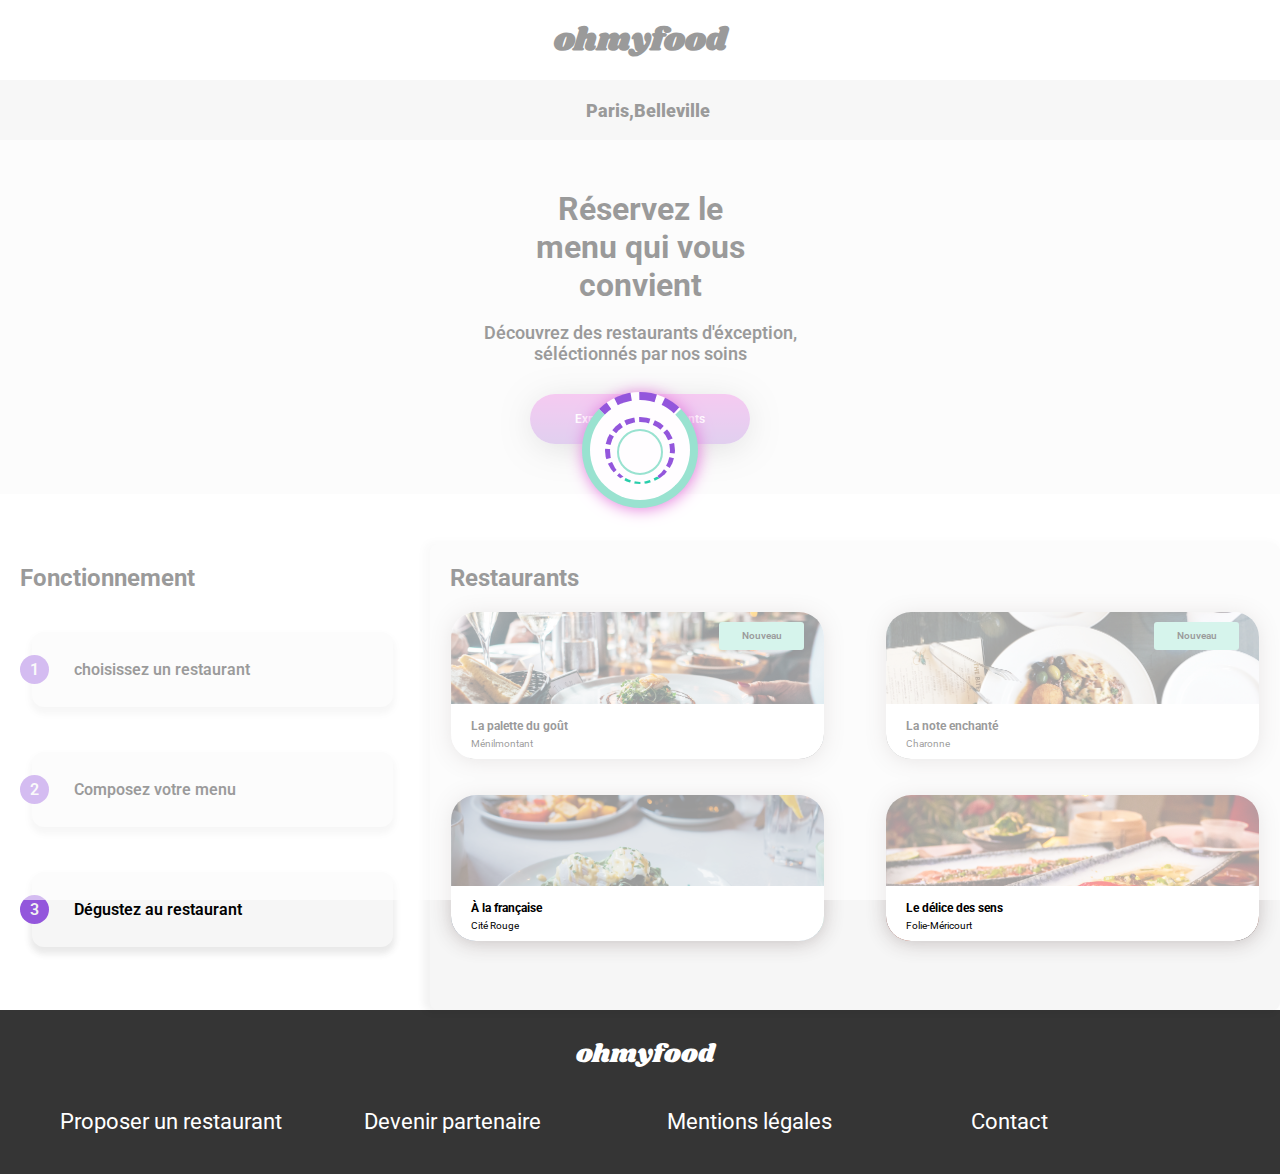
==== index.html @ 54504845 "premiere correction validateur html" ====
<!DOCTYPE html>
<html lang="fr">
  <head>
    <meta charset="UTF-8" />
    <meta http-equiv="X-UA-Compatible" content="IE=edge" />
    <meta name="viewport" content="width=device-width, initial-scale=0.9" />
    <link rel="stylesheet" href="style.css" />
    <link rel="preconnect" href="https://fonts.googleapis.com">
<link rel="preconnect" href="https://fonts.gstatic.com" crossorigin>
<link href="https://fonts.googleapis.com/css2?family=Roboto&display=swap" rel="stylesheet">
    <link
      rel="stylesheet"
      media="screen and (min-width:960px) and  ( max-width: 1400px )"
      href="style.css"
    />
    <link rel="preconnect" href="https://fonts.googleapis.com" />
    <link
      rel="stylesheet"
      href="https://cdnjs.cloudflare.com/ajax/libs/font-awesome/5.15.3/css/all.min.css"
      integrity="sha512-iBBXm8fW90+nuLcSKlbmrPcLa0OT92xO1BIsZ+ywDWZCvqsWgccV3gFoRBv0z+8dLJgyAHIhR35VZc2oM/gI1w=="
      crossorigin="anonymous"
      referrerpolicy="no-referrer"
    />
    <link rel="preconnect" href="https://fonts.gstatic.com" crossorigin />
    <link
      href="https://fonts.googleapis.com/css2?family=Shrikhand&display=swap"
      rel="stylesheet"
    />
    <title>ohmyfood/Accueil</title>
  </head>
  <body>
    <div class="loader">
      
      <div class="monloader">
        
          <div class="circle-items circle-1">
            <div class="circle-items circle-2">
              <div class="circle-items circle-3">
                <i class="fas fa-utensils" id="loader-utensils"></i></div>
              </div>
            </div>
          </div>
        </div>
              
    </div>
    <header class="header">
      <div class="headlogo-P">
        <a href="index.html">
          <h1 class="head-logo-D">ohmyfood</h1>
        </a>
      </div>
    </header>
    <main class="main">
      <div class="location">
        <div class="icon-location">
          <i class="fas fa-map-marker-alt"></i>
          <p>Paris,Belleville</p>
        </div>
      </div>
      
    </main>
    <section class="intro">
        <div class="blocs-intro">
            <h1 class="title-intro">Réservez le menu qui vous convient</h1>
            <p class="text-intro">Découvrez des restaurants d'éxception,<br>séléctionnés par nos soins</br></p>
            <div class="btn-intro">
            <a href="#" ><p>Explorer nos restaurants</p></a>
            </div>
        </div>
      </section>
      <section class="process-restaurants">
    <section class="process">
        <h2>Fonctionnement</h2>
        <div class="process-bloc">
          <div class="process-bloc-resto">
            <div class="btn">1</div>
            <div class="btn-case">
              <div class="btn_icon"><i class="fas fa-mobile-alt"></i></div>
              <div class="btn_text">choisissez un restaurant</div>
            </div>
            
          </div>
          <div class="process-bloc-resto">
            <div class="btn">2</div>
            <div class="btn-case">
              <div class="btn_icon"><i class="fas fa-list"></i></div>
              <div class="btn_text">Composez votre menu</div>
            </div>
            
          </div>
          <div class="process-bloc-resto">
            <div class="btn">3</div>
            <div class="btn-case">
              <div class="btn_icon"><i class="fas fa-store"></i></div>
              <div class="btn_text">Dégustez au restaurant</div>
            </div>
            
          </div>
        </div>  
    </section>
    <section class="restaurants">
      <h2>Restaurants</h2>
      <div class="bloc-restaurant">
        <a class="items item1" href="P.gout.html">
          <div class="card-new">
            <p class="new">Nouveau</p>
          </div>
          <div class="text-case">
            <div class="text-case-text">
              <h3 class="case-text-title">La palette du goût</h3>
              <p class="text-food">Ménilmontant</p>
            </div>
            <div class="text-icon">
              <i class="far fa-heart"></i>
              <i class="fas fa-heart"></i>
              
            </div>
            
          </div>
        </a>
        
        <a class="items item2" href="note-enchanté.html">
          <div class="card-new">
            <p class="new">Nouveau</p>
          </div>
          <div class="text-case">
            <div class="text-case-text">
              <h3 class="case-text-title">La note enchanté<em></em></h3>
              <p class="text-food">Charonne</p>
            </div>
            <div class="text-icon">
              <i class="far fa-heart"></i>
              <i class="fas fa-heart"></i>
            </div>
          </div>
        </a>

        <a class="items item3" href="Francaise.html">
          <div class="card-new">
            <div class="card-new">
              <p></p>
            </div>
          </div>
          <div class="text-case">
            <div class="text-case-text">
              <h3 class="case-text-title">À la française<em></em></h3>
              <p class="text-food">Cité Rouge</p>
            </div>
            <div class="text-icon">
              <i class="far fa-heart"></i>
              <i class="fas fa-heart"></i>
            </div>
          </div>
        </a>

        <a class="items item4" href="d.sens.html">
          
          <div class="text-case">
            <div class="text-case-text">
              <h3 class="case-text-title">Le délice des sens<em></em></h3>
              <p class="text-food">Folie-Méricourt</p>
            </div>
            <div class="text-icon">
              <i class="far fa-heart"></i>
              <i class="fas fa-heart"></i>
            </div>
          </div>
        </a>
      </div>
        
      </div>
    </section>
  </section>
    <footer class="footer">
      <h3>ohmyfood</h3>
      <ul class="footer-list">
        <li class="footer_1"><a href="#">
          <div class="icon-text">
            <i class="fas fa-utensils"id="footer-utensils"></i>
            <h4 class="mentions">Proposer un restaurant</h4>
          </div>
        </a></li>
        <li class="footer_2"><a href="#">
          <div class="icon-text">
            <i class="fas fa-hands-helping"></i>
            <h4 class="mentions">Devenir partenaire</h4>
          </div>
        </a></li>
        <li class="footer_3" id="f-p"><a href="#"><p class="mentions">Mentions légales</p></a></li>
        <li class="footer_4" id="f-p"><a href="#"><p class="mentions">Contact</p></a></li>
      </ul>

    </footer>
  </body>
</html>
---- style.css ----
@charset "UTF-8";
.monloader {
  display: -webkit-box;
  display: -ms-flexbox;
  display: flex;
  -webkit-box-pack: center;
      -ms-flex-pack: center;
          justify-content: center;
  -webkit-box-align: center;
      -ms-flex-align: center;
          align-items: center;
  position: fixed;
  background: rgba(255, 255, 255, 0.603);
  top: 0;
  left: 0;
  width: 100%;
  height: 100vh;
  -webkit-animation: 2s 1 both masque;
          animation: 2s 1 both masque;
  -webkit-animation: 4s 1 both a-index;
          animation: 4s 1 both a-index;
}

.circle-items {
  display: -webkit-box;
  display: -ms-flexbox;
  display: flex;
  -ms-flex-line-pack: center;
      align-content: center;
  -webkit-box-pack: center;
      -ms-flex-pack: center;
          justify-content: center;
  -webkit-box-align: center;
      -ms-flex-align: center;
          align-items: center;
  border-radius: 100%;
  height: 180px;
  width: 180px;
  margin: 0;
  -webkit-animation: 1s both color-logo;
          animation: 1s both color-logo;
  background: #f6f6f600;
}

.circle-1 {
  height: 100px;
  width: 100px;
  background: #fffdff;
  border-top: 8px dashed #9356dc;
  border-right: 8px solid #99e2d0;
  border-bottom: 8px solid #99e2d0;
  border-left: 8px solid #99e2d0;
  -webkit-animation: 2s 1 both masque;
          animation: 2s 1 both masque;
  box-shadow: 1px 1px 16px 0px #e37adb;
  -webkit-box-shadow: 1px 1px 16px 0px #e37adb;
  -moz-box-shadow: 1px 1px 16px 0px #e37adb;
}

.circle-2 {
  height: 60%;
  width: 60%;
  border: 5px dashed #9356dc;
  -webkit-animation: 0.2s linear 9 both rotation-anim;
          animation: 0.2s linear 9 both rotation-anim;
  border-bottom: 2px dashed #06c59cdc;
}

.circle-3 {
  display: -webkit-box;
  display: -ms-flexbox;
  display: flex;
  height: 70%;
  width: 70%;
  border: 2px solid #99e2d0;
  font-size: 25px;
  color: #d8b30c;
  -webkit-animation: 2s 250 both rotation-anim-1;
          animation: 2s 250 both rotation-anim-1;
}

#loader-utensils {
  color: #9356dc;
  border-radius: 100%;
  -webkit-animation: 2s 1 both a-index;
          animation: 2s 1 both a-index;
}

@-webkit-keyframes couleurs {
  from {
    border-color: #99e2d0;
  }
  to {
    border-color: #9356dc;
  }
}

@keyframes couleurs {
  from {
    border-color: #99e2d0;
  }
  to {
    border-color: #9356dc;
  }
}

@-webkit-keyframes masque {
  0% {
    opacity: 0.9;
  }
  80% {
    opacity: 0.9;
  }
  100% {
    opacity: 0;
  }
}

@keyframes masque {
  0% {
    opacity: 0.9;
  }
  80% {
    opacity: 0.9;
  }
  100% {
    opacity: 0;
  }
}

@-webkit-keyframes rotation-anim-1 {
  from {
    -webkit-transform: rotate(0deg);
            transform: rotate(0deg);
  }
  to {
    -webkit-transform: rotate(360deg);
            transform: rotate(360deg);
  }
}

@keyframes rotation-anim-1 {
  from {
    -webkit-transform: rotate(0deg);
            transform: rotate(0deg);
  }
  to {
    -webkit-transform: rotate(360deg);
            transform: rotate(360deg);
  }
}

@-webkit-keyframes rotation-anim-2 {
  from {
    -webkit-transform: rotate(0deg);
            transform: rotate(0deg);
  }
  to {
    -webkit-transform: rotate(-360deg);
            transform: rotate(-360deg);
  }
}

@keyframes rotation-anim-2 {
  from {
    -webkit-transform: rotate(0deg);
            transform: rotate(0deg);
  }
  to {
    -webkit-transform: rotate(-360deg);
            transform: rotate(-360deg);
  }
}

@-webkit-keyframes ustensils {
  from {
    font-size: 0px;
  }
  to {
    font-size: 130px;
  }
}

@keyframes ustensils {
  from {
    font-size: 0px;
  }
  to {
    font-size: 130px;
  }
}

@-webkit-keyframes color-logo {
  from {
    color: #99e2d0;
  }
  to {
    color: #bf85d9;
  }
}

@keyframes color-logo {
  from {
    color: #99e2d0;
  }
  to {
    color: #bf85d9;
  }
}

@-webkit-keyframes a-index {
  from {
    z-index: 1;
  }
  to {
    z-index: -1;
  }
}

@keyframes a-index {
  from {
    z-index: 1;
  }
  to {
    z-index: -1;
  }
}

* a {
  text-decoration: none;
  color: initial;
}

a:hover {
  cursor: pointer;
}

ul.footer {
  list-style-type: none;
}

/***mixins***/
/***mixins***/
body {
  margin: 0;
  padding: 0;
  width: 100%;
  font-family: "roboto", sans-serif;
  font-weight: 600;
}

.header {
  display: -webkit-box;
  display: -ms-flexbox;
  display: flex;
  -webkit-box-pack: center;
      -ms-flex-pack: center;
          justify-content: center;
  -webkit-box-align: center;
      -ms-flex-align: center;
          align-items: center;
  width: 100%;
  height: 80px;
  font-family: "Shrikhand", cursive;
  width: 100%;
  -webkit-box-shadow: 0px 0px 20px 8px 20px #d3d3d3;
          box-shadow: 0px 0px 20px 8px 20px #d3d3d3;
}

.head-logo-P {
  display: -webkit-box;
  display: -ms-flexbox;
  display: flex;
  -webkit-box-pack: center;
      -ms-flex-pack: center;
          justify-content: center;
  -webkit-box-align: center;
      -ms-flex-align: center;
          align-items: center;
  width: 100%;
  width: 100%;
  height: 100%;
}

.head-logo-P .head-logo-D {
  font-family: "roboto", sans-serif;
  margin: 0;
  list-style: none;
  font-size: 18px;
}

.main {
  display: -webkit-box;
  display: -ms-flexbox;
  display: flex;
  -webkit-box-pack: center;
      -ms-flex-pack: center;
          justify-content: center;
  -webkit-box-align: center;
      -ms-flex-align: center;
          align-items: center;
  width: 100%;
  font-size: 18px;
}

.location {
  display: -webkit-box;
  display: -ms-flexbox;
  display: flex;
  -webkit-box-pack: center;
      -ms-flex-pack: center;
          justify-content: center;
  -webkit-box-align: center;
      -ms-flex-align: center;
          align-items: center;
  width: 100%;
}

.location .icon-location {
  display: -webkit-box;
  display: -ms-flexbox;
  display: flex;
  -webkit-box-pack: center;
      -ms-flex-pack: center;
          justify-content: center;
  -webkit-box-align: center;
      -ms-flex-align: center;
          align-items: center;
  width: 100%;
  font-weight: 900;
  height: 60px;
  background: #eaeaea;
  width: 100%;
}

.location p {
  margin-left: 15px;
}

.blocs-intro {
  display: -webkit-box;
  display: -ms-flexbox;
  display: flex;
  -webkit-box-pack: center;
      -ms-flex-pack: center;
          justify-content: center;
  -webkit-box-align: center;
      -ms-flex-align: center;
          align-items: center;
  width: 100%;
  -webkit-box-orient: vertical;
  -webkit-box-direction: normal;
      -ms-flex-direction: column;
          flex-direction: column;
  width: 100%;
  padding: 50px 0;
  background: #f6f6f6;
}

.blocs-intro .title-intro {
  text-align: center;
  max-width: 250px;
  margin: 0;
}

.blocs-intro .text-intro {
  text-align: center;
  font-size: 18px;
  margin-bottom: 30px;
}

.blocs-intro .btn-intro {
  display: -webkit-box;
  display: -ms-flexbox;
  display: flex;
  -webkit-box-pack: center;
      -ms-flex-pack: center;
          justify-content: center;
  -webkit-box-align: center;
      -ms-flex-align: center;
          align-items: center;
  width: 100%;
  background-image: -webkit-gradient(linear, left bottom, left top, from(#b387d6), color-stop(#bf85d9), color-stop(#cc81db), color-stop(#d97edc), to(#e779db));
  background-image: linear-gradient(to top, #b387d6, #bf85d9, #cc81db, #d97edc, #e779db);
  height: 50px;
  width: 220px;
  text-align: center;
  border-radius: 200px;
  font-size: 12px;
  margin: 0;
  -webkit-transition: 0.3s;
  transition: 0.3s;
  padding: 0;
  box-shadow: 0px 5px 36px -7px rgba(0, 0, 0, 0.41);
  -webkit-box-shadow: 0px 5px 36px -7px rgba(0, 0, 0, 0.41);
  -moz-box-shadow: 0px 5px 36px -7px rgba(0, 0, 0, 0.41);
}

.blocs-intro .btn-intro p {
  text-align: center;
  padding: 0;
  list-style: none;
  border-radius: 200px;
  color: white;
}

.btn-intro:hover {
  box-shadow: 0px 0px 4px 4px #e17bdc88;
  -webkit-box-shadow: 0px 0px 4px 4px #e17bdc88;
  -moz-box-shadow: 0px 0px 4px 4px #e17bdc88;
  -webkit-transform: scale(1.05);
          transform: scale(1.05);
}

/******process******/
.section.process {
  padding-bottom: 50px;
}

section.process h2 {
  margin-left: 20px;
}

.process-bloc {
  display: -webkit-box;
  display: -ms-flexbox;
  display: flex;
  -webkit-box-pack: center;
      -ms-flex-pack: center;
          justify-content: center;
  -webkit-box-align: center;
      -ms-flex-align: center;
          align-items: center;
  width: 100%;
  -webkit-box-orient: vertical;
  -webkit-box-direction: normal;
      -ms-flex-direction: column;
          flex-direction: column;
  margin-bottom: 20px;
}

.process-bloc-resto {
  display: -webkit-box;
  display: -ms-flexbox;
  display: flex;
  -ms-flex-wrap: nowrap;
      flex-wrap: nowrap;
  -webkit-box-align: center;
      -ms-flex-align: center;
          align-items: center;
  margin: 10px 20px;
  background: #f6f6f6;
  height: 75px;
  width: 85%;
  border-radius: 12px;
  -webkit-box-shadow: 0 5px 6px 2px #3a38381c;
          box-shadow: 0 5px 6px 2px #3a38381c;
  -webkit-transition: 0.9s;
  transition: 0.9s;
}

.process-bloc-resto .btn {
  background: #9356dc;
  padding: 5px 10px;
  border-radius: 50px;
  margin-left: -12px;
  color: #f2f2f2;
}

.process-bloc-resto .btn-case {
  display: -webkit-box;
  display: -ms-flexbox;
  display: flex;
  width: 250px;
  margin: 0 15px;
  -ms-flex-pack: distribute;
      justify-content: space-around;
}

.process-bloc-resto .btn_text {
  font-weight: 600;
  width: 100%;
  margin-left: 10px;
}

.process-bloc-resto:hover {
  cursor: pointer;
  background: #f5edff;
  -webkit-transform: scale(1.1);
          transform: scale(1.1);
  -webkit-transition: 0.31s;
  transition: 0.31s;
  color: #9356dc;
  box-shadow: 0px 0px 3px 2px #9256dc4b;
  -webkit-box-shadow: 0px 0px 3px 2px #9256dc4b;
  -moz-box-shadow: 0px 0px 3px 2px #9256dc4b;
}

.process-bloc-resto:hover .btn_text {
  color: black;
}

/****restaurants****/
.restaurants {
  background: #f6f6f6;
  margin-top: 50px;
  width: 100%;
  border-radius: 0.5rem;
  box-shadow: -4px 0px 7px 3px rgba(0, 0, 0, 0.05);
  -webkit-box-shadow: -4px 0px 7px 3px rgba(0, 0, 0, 0.05);
  -moz-box-shadow: -4px 0px 7px 3px rgba(0, 0, 0, 0.05);
}

.restaurants h2 {
  margin-left: 20px;
}

.bloc-restaurant {
  display: -ms-grid;
  display: grid;
  -ms-grid-rows: 1fr 1fr 1fr 1fr;
      grid-template-rows: 1fr 1fr 1fr 1fr;
  grid-gap: 20px;
  width: 100%;
  justify-items: center;
  height: 100%;
}

.bloc-restaurants.a {
  border-radius: 25px;
}

.items {
  width: 90%;
  height: 90%;
  display: -ms-grid;
  display: grid;
  font-size: 10px;
  -ms-grid-columns: 1fr;
      grid-template-columns: 1fr;
  -ms-grid-rows: 0.25fr 1fr 0.25fr;
      grid-template-rows: 0.25fr 1fr 0.25fr;
  border-radius: 25px;
  margin: 0;
  -webkit-box-shadow: 0px 2px 19px 0px rgba(194, 188, 188, 0.92);
          box-shadow: 0px 2px 19px 0px rgba(194, 188, 188, 0.92);
}

.items:hover {
  -webkit-transform: scale(1.02);
          transform: scale(1.02);
  -webkit-transition: 0.22s;
  transition: 0.22s;
  box-shadow: 0px 0px 3px 3px #e17bdc88;
  -webkit-box-shadow: 0px 0px 3px 3px #e17bdc88;
  -moz-box-shadow: 0px 0px 3px 3px #e17bdc88;
}

.card-new {
  display: -webkit-box;
  display: -ms-flexbox;
  display: flex;
  -webkit-box-pack: end;
      -ms-flex-pack: end;
          justify-content: flex-end;
  padding: 0 10px;
  margin: 0 10px;
  -webkit-box-align: center;
      -ms-flex-align: center;
          align-items: center;
  height: 100%;
}

.card-new .new {
  display: -webkit-box;
  display: -ms-flexbox;
  display: flex;
  -webkit-box-pack: center;
      -ms-flex-pack: center;
          justify-content: center;
  -webkit-box-align: center;
      -ms-flex-align: center;
          align-items: center;
  width: 100%;
  background: #99e2d0;
  height: 28px;
  width: 85px;
  border-radius: 3px;
}

.text-case {
  display: -webkit-box;
  display: -ms-flexbox;
  display: flex;
  -webkit-box-pack: justify;
      -ms-flex-pack: justify;
          justify-content: space-between;
  -webkit-box-align: center;
      -ms-flex-align: center;
          align-items: center;
  -ms-grid-row: 4;
  grid-row: 4;
  background: white;
  border-radius: 0 0 25px 25px;
  padding: 0 20px;
}

.text-case .case-text-title {
  margin: 15px 0 0 0;
}

.text-case .text-food {
  margin: 5px 0 10px 0;
}

#icon {
  display: none;
}

.text-icon {
  display: -webkit-box;
  display: -ms-flexbox;
  display: flex;
  font-size: 30px;
  height: 30px;
  width: 30px;
}

.text-icon .far {
  height: 35px;
  width: 35px;
  -webkit-transition: 0.9s;
  transition: 0.9s;
  opacity: 1;
}

.text-icon .fas {
  opacity: 0;
  background-clip: text;
  -webkit-background-clip: text;
  -webkit-text-fill-color: transparent;
  -webkit-transition: 1.9s;
  transition: 1.9s;
}

.item1 {
  background: url(src/img-resto/LaPaletteDuGout.jpg) center;
  background-size: cover;
  border-radius: 25px;
  -o-object-fit: cover;
     object-fit: cover;
}

.item2 {
  background: url(src/img-resto/LaNoteEnchantée.jpg) center;
  background-size: cover;
}

.item3 {
  background: url(src/img-resto/ALaFrancaise.jpg) center;
  background-size: cover;
}

.item4 {
  background: url(src/img-resto/LeDeliceDesSens.jpg) center;
  background-size: cover;
}

.text-icon:hover .far {
  display: none;
  opacity: 0;
  -webkit-transition: 1.9s;
  transition: 1.9s;
}

.text-icon:hover .fas {
  opacity: 1;
  -webkit-transition: 1.9s;
  transition: 1.9s;
  background-image: -webkit-gradient(linear, left bottom, left top, from(#b387d6), color-stop(#bf85d9), color-stop(#cc81db), color-stop(#d97edc), to(#e779db));
  background-image: linear-gradient(to top, #b387d6, #bf85d9, #cc81db, #d97edc, #e779db);
}

footer {
  display: -webkit-box;
  display: -ms-flexbox;
  display: flex;
  -webkit-box-orient: vertical;
  -webkit-box-direction: normal;
      -ms-flex-direction: column;
          flex-direction: column;
  width: 100%;
  background: #353535;
  color: white;
  font-size: 22px;
}

footer h3 {
  margin-left: 10px;
  font-family: "Shrikhand", cursive;
  font-weight: 500;
}

.footer-list {
  display: -webkit-box;
  display: -ms-flexbox;
  display: flex;
  -webkit-box-orient: vertical;
  -webkit-box-direction: normal;
      -ms-flex-direction: column;
          flex-direction: column;
  width: 97%;
  padding: 0;
  -webkit-box-align: end;
      -ms-flex-align: end;
          align-items: flex-end;
  margin: 0 0 30px 10px;
}

.footer-list .footer_1,
.footer-list .footer_2,
.footer-list .footer_3,
.footer-list .footer_4 {
  width: 100%;
  margin: 10px 0;
  text-decoration: none;
  list-style-type: none;
}

.mentions {
  width: 100%;
}

.mentions:hover {
  -webkit-text-decoration: underline 2px white;
          text-decoration: underline 2px white;
}

.icon-text {
  display: -webkit-box;
  display: -ms-flexbox;
  display: flex;
  width: 80%;
  -webkit-box-align: center;
      -ms-flex-align: center;
          align-items: center;
  color: white;
  margin: 0 0 0 10px;
}

.icon-text .fa-utensils {
  color: white;
}

.icon-text h4 {
  margin: 0 10px 0 10px;
}

.mentions {
  color: white;
  margin: 0 0 0 10px;
  width: 100%;
}

/******pages-restaurants******/
.R-header {
  width: auto;
}

.R-header .R-icon-text {
  width: 100%;
  display: -ms-grid;
  display: grid;
  -ms-grid-columns: 0.5fr 3fr 0.5fr;
      grid-template-columns: 0.5fr 3fr 0.5fr;
  -webkit-box-align: center;
      -ms-flex-align: center;
          align-items: center;
  justify-items: center;
}

.R-header .head-logo-D {
  font-family: "Shrikhand", cursive;
  margin: 8px 0;
}

.card-menu {
  width: 100%;
  display: -ms-grid;
  display: grid;
  height: 60%;
  -ms-grid-columns: 1fr;
      grid-template-columns: 1fr;
  -ms-grid-rows: 1fr 1fr 1fr 1fr 0.5fr;
      grid-template-rows: 1fr 1fr 1fr 1fr 0.5fr;
  background: #f6f6f6;
}

.card-img-text {
  display: -ms-grid;
  display: grid;
  -ms-grid-columns: 1fr;
      grid-template-columns: 1fr;
  -ms-grid-rows: 0.75fr 1fr 1fr 0.75fr;
      grid-template-rows: 0.75fr 1fr 1fr 0.75fr;
  width: 100%;
  height: 100%;
}

.card-text-case {
  display: -webkit-box;
  display: -ms-flexbox;
  display: flex;
  -ms-flex-pack: distribute;
      justify-content: space-around;
  -webkit-box-align: center;
      -ms-flex-align: center;
          align-items: center;
  font-family: "Shrikhand", cursive;
  -ms-grid-row: 4;
  grid-row: 4;
  background: #f6f6f6;
  font-size: 17px;
  letter-spacing: 1px;
  border-radius: 35px 35px 0 0;
  font-style: normal;
  margin: 0 5%;
  -webkit-transition: 0.5s;
  transition: 0.5s;
}

.card-text-case .card-title {
  margin: 25px 0;
}

.card-text-case .far,
.card-text-case .fas {
  font-size: 27px;
  -webkit-transition: 2.9s;
  transition: 2.9s;
}

.card-text-case .fas {
  display: none;
  opacity: 0;
}

.card-text-case #icones-heart:hover .far {
  opacity: 0;
  display: none;
}

.card-text-case #icones-heart:hover .fas {
  display: block;
  opacity: 1;
  -webkit-transition: 3.5s;
  transition: 3.5s;
  background-image: -webkit-gradient(linear, left bottom, left top, from(#b387d6), color-stop(#bf85d9), color-stop(#cc81db), color-stop(#d97edc), to(#e779db));
  background-image: linear-gradient(to top, #b387d6, #bf85d9, #cc81db, #d97edc, #e779db);
  background-clip: text;
  -webkit-background-clip: text;
  -webkit-text-fill-color: transparent;
}

.sections-menu {
  display: -webkit-box;
  display: -ms-flexbox;
  display: flex;
  -webkit-box-orient: vertical;
  -webkit-box-direction: normal;
      -ms-flex-direction: column;
          flex-direction: column;
  -webkit-box-pack: space-evenly;
      -ms-flex-pack: space-evenly;
          justify-content: space-evenly;
  -webkit-box-align: center;
      -ms-flex-align: center;
          align-items: center;
  width: auto;
  margin: 0 10px;
  row-gap: 8px;
}

.sections-menu .title-underline {
  display: -webkit-box;
  display: -ms-flexbox;
  display: flex;
  -webkit-box-orient: vertical;
  -webkit-box-direction: normal;
      -ms-flex-direction: column;
          flex-direction: column;
  width: 81%;
  font-size: 17px;
  font-weight: 400;
  margin: 0;
}

.sections-menu .title-underline .title-case {
  width: 60%;
}

.sections-menu .title-underline .entrees {
  margin: 10px 0 8px 10px;
  width: auto;
}

.sections-menu .title-underline .underline {
  height: 1px;
  background: #99e2d0;
  width: 50px;
  margin: 0 0 5px 10px;
}

.items-menu {
  width: 80%;
  -webkit-animation: opacity 1s both;
          animation: opacity 1s both;
}

.check-icon {
  display: -webkit-box;
  display: -ms-flexbox;
  display: flex;
  -webkit-box-align: center;
      -ms-flex-align: center;
          align-items: center;
  width: 70px;
  overflow: hidden;
  -webkit-box-pack: center;
      -ms-flex-pack: center;
          justify-content: center;
  height: 100%;
  font-size: 29px;
}

@-webkit-keyframes opacity {
  from {
    opacity: 0;
  }
  to {
    opacity: 1;
  }
}

@keyframes opacity {
  from {
    opacity: 0;
  }
  to {
    opacity: 1;
  }
}

.btn-text-case {
  display: -webkit-box;
  display: -ms-flexbox;
  display: flex;
  -webkit-box-pack: justify;
      -ms-flex-pack: justify;
          justify-content: space-between;
  -webkit-box-align: center;
      -ms-flex-align: center;
          align-items: center;
  background: white;
  border-radius: 15px 15px;
  padding: 0 20px;
  -webkit-box-shadow: 0px 10px 12px 5px rgba(220, 218, 218, 0.75);
          box-shadow: 0px 10px 12px 5px rgba(220, 218, 218, 0.75);
  height: 70px;
  padding: 0 0 0 20px;
  -webkit-transition: 0.3s;
  transition: 0.3s;
}

.btn-text-case .fa-check-circle {
  color: white;
}

.btn-text-case .name-menu {
  width: 170%;
  margin: 5px 0;
  font-size: 10px;
  overflow: hidden;
  text-overflow: ellipsis;
}

.btn-text-case .title-menu,
.btn-text-case .long-name {
  display: block;
  width: 80%;
  overflow: hidden;
  text-overflow: ellipsis;
  white-space: nowrap;
}

.btn-text-case .price-menu {
  display: -webkit-box;
  display: -ms-flexbox;
  display: flex;
  font-weight: 700;
  width: 100%;
  padding-right: 12px;
  -webkit-box-pack: end;
      -ms-flex-pack: end;
          justify-content: flex-end;
  padding-bottom: 15px;
}

.long-name,
.text-food,
.mentions {
  font-weight: 400;
}

.price-icon {
  display: -webkit-box;
  display: -ms-flexbox;
  display: flex;
  padding-left: 2px;
  -webkit-box-align: end;
      -ms-flex-align: end;
          align-items: flex-end;
  height: 100%;
}

.contain-icon {
  display: -webkit-box;
  display: -ms-flexbox;
  display: flex;
  -webkit-box-align: center;
      -ms-flex-align: center;
          align-items: center;
  -webkit-box-pack: center;
      -ms-flex-pack: center;
          justify-content: center;
  height: 100%;
  width: 0px;
  background: #99e2d0;
  border: hidden;
  border-radius: 0 16px 16px 0;
  overflow: hidden;
  -webkit-transition: 0.5s;
  transition: 0.5s;
  margin-left: 20px;
}

.btn-text-case:hover {
  -webkit-transform: scale(1.1);
          transform: scale(1.1);
  -webkit-transition: 0.31s;
  transition: 0.31s;
  box-shadow: 0px 0px 3px 1px #99e2d088;
  -webkit-box-shadow: 0px 0px 3px 1px #99e2d088;
  -moz-box-shadow: 0px 0px 3px 1px #99e2d088;
}

.btn-text-case:hover .btn_text {
  color: black;
}

.items-menu:hover .contain-icon {
  -webkit-animation: 0.3s 1 both widthlogo;
          animation: 0.3s 1 both widthlogo;
  padding: 0 20px;
}

.items-menu:hover .fa-check-circle {
  -webkit-animation: 0.3s 1 both rotation-logo;
          animation: 0.3s 1 both rotation-logo;
}

@-webkit-keyframes rotation-logo {
  0% {
    -webkit-transform: rotate(0);
            transform: rotate(0);
  }
  100% {
    -webkit-transform: rotate(360deg);
            transform: rotate(360deg);
  }
}

@keyframes rotation-logo {
  0% {
    -webkit-transform: rotate(0);
            transform: rotate(0);
  }
  100% {
    -webkit-transform: rotate(360deg);
            transform: rotate(360deg);
  }
}

@-webkit-keyframes widthlogo {
  from {
    width: 0;
  }
  to {
    width: 30px;
  }
}

@keyframes widthlogo {
  from {
    width: 0;
  }
  to {
    width: 30px;
  }
}

.search {
  display: -webkit-box;
  display: -ms-flexbox;
  display: flex;
  -webkit-box-pack: center;
      -ms-flex-pack: center;
          justify-content: center;
  -webkit-box-align: center;
      -ms-flex-align: center;
          align-items: center;
  width: 100%;
  max-height: 200px;
  -webkit-transition: 0.5s;
  transition: 0.5s;
}

.btn-search {
  -webkit-transition: 0.5s;
  transition: 0.5s;
  display: -webkit-box;
  display: -ms-flexbox;
  display: flex;
  -webkit-box-pack: center;
      -ms-flex-pack: center;
          justify-content: center;
  background: white;
  width: 200px;
  border-radius: 50px;
  -webkit-box-shadow: 0px 10px 12px 5px rgba(220, 218, 218, 0.75);
          box-shadow: 0px 10px 12px 5px rgba(220, 218, 218, 0.75);
  background-image: -webkit-gradient(linear, left bottom, left top, from(#b387d6), color-stop(#bf85d9), color-stop(#cc81db), color-stop(#d97edc), to(#e779db));
  background-image: linear-gradient(to top, #b387d6, #bf85d9, #cc81db, #d97edc, #e779db);
}

.btn-search p {
  color: white;
}

.item3 {
  background: url(src/img-resto/ALaFrancaise.jpg) center;
  background-size: cover;
}

.item4 {
  background: url(src/img-resto/LeDeliceDesSens.jpg) center;
  background-size: cover;
}

#francaise {
  background: url(src/img-resto/ALaFrancaise.jpg) center;
  background-size: cover;
}

#sens {
  background: url(src/img-resto/LeDeliceDesSens.jpg) center;
  background-size: cover;
}

#palettedugout {
  background: url(src/img-resto/LaPaletteDuGout.jpg) center;
  background-size: cover;
}

#note-E {
  background: url(src/img-resto/LaNoteEnchantée.jpg) center;
  background-size: cover;
}

.m-item1 {
  -webkit-animation-delay: 0.3s;
          animation-delay: 0.3s;
}

.m-item2 {
  -webkit-animation-delay: 0.5s;
          animation-delay: 0.5s;
}

.m-item3 {
  -webkit-animation-delay: 0.8s;
          animation-delay: 0.8s;
}

.m-item4 {
  -webkit-animation-delay: 1.1s;
          animation-delay: 1.1s;
}

.m-item5 {
  -webkit-animation-delay: 1.4s;
          animation-delay: 1.4s;
}

.m-item6 {
  -webkit-animation-delay: 1.8s;
          animation-delay: 1.8s;
}

.m-item7 {
  -webkit-animation-delay: 2.1s;
          animation-delay: 2.1s;
}

.m-item8 {
  -webkit-animation-delay: 2.4s;
          animation-delay: 2.4s;
}

.m-item9 {
  -webkit-animation-delay: 2.8s;
          animation-delay: 2.8s;
}

.m-item10 {
  -webkit-animation-delay: 3.1s;
          animation-delay: 3.1s;
}

.btn-search:hover {
  -webkit-transform: scale(1.2);
          transform: scale(1.2);
  box-shadow: 0px 0px 3px 3px #e17bdc88;
  -webkit-box-shadow: 0px 0px 3px 3px #e17bdc88;
  -moz-box-shadow: 0px 0px 3px 3px #e17bdc88;
}

/**medias-query**/
@media screen and (min-width: 1401px) {
  .process-restaurants {
    display: -webkit-box;
    display: -ms-flexbox;
    display: flex;
    width: 100%;
    height: 100%;
    -webkit-column-gap: 5px;
            column-gap: 5px;
    -webkit-box-align: start;
        -ms-flex-align: start;
            align-items: flex-start;
  }
  .process {
    display: -webkit-box;
    display: -ms-flexbox;
    display: flex;
    -webkit-box-orient: vertical;
    -webkit-box-direction: normal;
        -ms-flex-direction: column;
            flex-direction: column;
    width: 50%;
    margin-top: 50px;
    border-radius: 0 0.5rem 0.5rem 0;
    height: 100%;
  }
  .restaurants {
    display: -webkit-box;
    display: -ms-flexbox;
    display: flex;
    -webkit-box-orient: vertical;
    -webkit-box-direction: normal;
        -ms-flex-direction: column;
            flex-direction: column;
    grid-gap: 20px;
    width: 100%;
    justify-items: center;
    height: 100%;
  }
  .restaurants .bloc-restaurant {
    display: -webkit-box;
    display: -ms-flexbox;
    display: flex;
    width: 100%;
    height: 100%;
    -webkit-transition: 1.3s;
    transition: 1.3s;
  }
}

@media screen and (min-width: 960px) and (max-width: 1400px) {
  .title-underline {
    display: -webkit-box;
    display: -ms-flexbox;
    display: flex;
    -webkit-box-orient: vertical;
    -webkit-box-direction: normal;
        -ms-flex-direction: column;
            flex-direction: column;
    width: 95%;
    margin-top: 20px;
  }
  .card-text-case {
    -webkit-box-align: center;
        -ms-flex-align: center;
            align-items: center;
    -webkit-box-pack: justify;
        -ms-flex-pack: justify;
            justify-content: space-between;
    margin: 0 3%;
    -webkit-transition: 0.5s;
    transition: 0.5s;
    padding: 0 5%;
    border-radius: 250px 250px 0 0;
    letter-spacing: 2px;
    font-size: 17px;
  }
  .process {
    display: -webkit-box;
    display: -ms-flexbox;
    display: flex;
    -webkit-box-orient: vertical;
    -webkit-box-direction: normal;
        -ms-flex-direction: column;
            flex-direction: column;
    width: 50%;
    margin-top: 50px;
    border-radius: 0 0.5rem 0.5rem 0;
    height: 100%;
  }
  .process-bloc {
    display: -webkit-box;
    display: -ms-flexbox;
    display: flex;
    row-gap: 5px;
    width: 100%;
  }
  .process-bloc-resto {
    margin: 20px 10px;
  }
  .btn_text {
    width: auto;
  }
  .process-restaurants {
    display: -webkit-box;
    display: -ms-flexbox;
    display: flex;
    width: 100%;
    height: 100%;
    -webkit-column-gap: 5px;
            column-gap: 5px;
    -webkit-box-align: start;
        -ms-flex-align: start;
            align-items: flex-start;
  }
  .process-bloc-resto:hover {
    background: #f5edff;
    -webkit-transform: scale(1.0153);
            transform: scale(1.0153);
    -webkit-transition: 0.31s;
    transition: 0.31s;
    color: #9356dc;
    box-shadow: 0px 0px 3px 2px #9256dc4b;
    -webkit-box-shadow: 0px 0px 3px 2px #9256dc4b;
    -moz-box-shadow: 0px 0px 3px 2px #9256dc4b;
  }
  .process-bloc-resto:hover .btn_text {
    color: black;
  }
  .bloc-restaurant {
    display: -ms-grid;
    display: grid;
    -ms-grid-columns: 1fr 1fr;
        grid-template-columns: 1fr 1fr;
    -ms-grid-rows: 1fr 1fr 0.2fr;
        grid-template-rows: 1fr 1fr 0.2fr;
    width: 100%;
    height: 100%;
    -webkit-transition: 1.3s;
    transition: 1.3s;
  }
  .card-menu {
    display: -ms-grid;
    display: grid;
    -ms-grid-rows: 1fr;
        grid-template-rows: 1fr;
  }
  .card-img-text {
    -webkit-box-align: center;
        -ms-flex-align: center;
            align-items: center;
  }
  .sections-menu {
    display: -webkit-box;
    display: -ms-flexbox;
    display: flex;
    -webkit-box-orient: horizontal;
    -webkit-box-direction: normal;
        -ms-flex-direction: row;
            flex-direction: row;
    -ms-flex-wrap: wrap;
        flex-wrap: wrap;
    -ms-flex-line-pack: end;
        align-content: flex-end;
    -webkit-box-pack: justify;
        -ms-flex-pack: justify;
            justify-content: space-between;
    margin: 0 30px;
  }
  .items-menu {
    width: 30%;
  }
  .search {
    padding: 50px 0;
  }
  footer {
    -webkit-box-align: center;
        -ms-flex-align: center;
            align-items: center;
    font-size: 22px;
  }
  footer .h3 {
    margin: 30% 0;
  }
  footer .footer-list {
    width: 93%;
    display: -ms-grid;
    display: grid;
    -ms-grid-columns: 1fr 1fr 1fr 1fr;
        grid-template-columns: 1fr 1fr 1fr 1fr;
    -webkit-column-gap: 25px;
            column-gap: 25px;
    -webkit-box-orient: horizontal;
    -webkit-box-direction: normal;
        -ms-flex-direction: row;
            flex-direction: row;
    -ms-flex-wrap: nowrap;
        flex-wrap: nowrap;
    -webkit-box-align: center;
        -ms-flex-align: center;
            align-items: center;
  }
  footer .icon-text {
    width: auto;
    -webkit-box-orient: horizontal;
    -webkit-box-direction: normal;
        -ms-flex-direction: row;
            flex-direction: row;
    -ms-flex-wrap: nowrap;
        flex-wrap: nowrap;
    margin: 0;
  }
  li {
    display: -webkit-box;
    display: -ms-flexbox;
    display: flex;
    -ms-flex-wrap: nowrap;
        flex-wrap: nowrap;
    margin: 0;
    -webkit-box-orient: vertical;
    -webkit-box-direction: normal;
        -ms-flex-direction: column;
            flex-direction: column;
    -webkit-box-align: stretch;
        -ms-flex-align: stretch;
            align-items: stretch;
    width: auto;
  }
}
/*# sourceMappingURL=style.css.map */
---- style.css ----
@charset "UTF-8";
.monloader {
  display: -webkit-box;
  display: -ms-flexbox;
  display: flex;
  -webkit-box-pack: center;
      -ms-flex-pack: center;
          justify-content: center;
  -webkit-box-align: center;
      -ms-flex-align: center;
          align-items: center;
  position: fixed;
  background: rgba(255, 255, 255, 0.603);
  top: 0;
  left: 0;
  width: 100%;
  height: 100vh;
  -webkit-animation: 2s 1 both masque;
          animation: 2s 1 both masque;
  -webkit-animation: 4s 1 both a-index;
          animation: 4s 1 both a-index;
}

.circle-items {
  display: -webkit-box;
  display: -ms-flexbox;
  display: flex;
  -ms-flex-line-pack: center;
      align-content: center;
  -webkit-box-pack: center;
      -ms-flex-pack: center;
          justify-content: center;
  -webkit-box-align: center;
      -ms-flex-align: center;
          align-items: center;
  border-radius: 100%;
  height: 180px;
  width: 180px;
  margin: 0;
  -webkit-animation: 1s both color-logo;
          animation: 1s both color-logo;
  background: #f6f6f600;
}

.circle-1 {
  height: 100px;
  width: 100px;
  background: #fffdff;
  border-top: 8px dashed #9356dc;
  border-right: 8px solid #99e2d0;
  border-bottom: 8px solid #99e2d0;
  border-left: 8px solid #99e2d0;
  -webkit-animation: 2s 1 both masque;
          animation: 2s 1 both masque;
  box-shadow: 1px 1px 16px 0px #e37adb;
  -webkit-box-shadow: 1px 1px 16px 0px #e37adb;
  -moz-box-shadow: 1px 1px 16px 0px #e37adb;
}

.circle-2 {
  height: 60%;
  width: 60%;
  border: 5px dashed #9356dc;
  -webkit-animation: 0.2s linear 9 both rotation-anim;
          animation: 0.2s linear 9 both rotation-anim;
  border-bottom: 2px dashed #06c59cdc;
}

.circle-3 {
  display: -webkit-box;
  display: -ms-flexbox;
  display: flex;
  height: 70%;
  width: 70%;
  border: 2px solid #99e2d0;
  font-size: 25px;
  color: #d8b30c;
  -webkit-animation: 2s 250 both rotation-anim-1;
          animation: 2s 250 both rotation-anim-1;
}

#loader-utensils {
  color: #9356dc;
  border-radius: 100%;
  -webkit-animation: 2s 1 both a-index;
          animation: 2s 1 both a-index;
}

@-webkit-keyframes couleurs {
  from {
    border-color: #99e2d0;
  }
  to {
    border-color: #9356dc;
  }
}

@keyframes couleurs {
  from {
    border-color: #99e2d0;
  }
  to {
    border-color: #9356dc;
  }
}

@-webkit-keyframes masque {
  0% {
    opacity: 0.9;
  }
  80% {
    opacity: 0.9;
  }
  100% {
    opacity: 0;
  }
}

@keyframes masque {
  0% {
    opacity: 0.9;
  }
  80% {
    opacity: 0.9;
  }
  100% {
    opacity: 0;
  }
}

@-webkit-keyframes rotation-anim-1 {
  from {
    -webkit-transform: rotate(0deg);
            transform: rotate(0deg);
  }
  to {
    -webkit-transform: rotate(360deg);
            transform: rotate(360deg);
  }
}

@keyframes rotation-anim-1 {
  from {
    -webkit-transform: rotate(0deg);
            transform: rotate(0deg);
  }
  to {
    -webkit-transform: rotate(360deg);
            transform: rotate(360deg);
  }
}

@-webkit-keyframes rotation-anim-2 {
  from {
    -webkit-transform: rotate(0deg);
            transform: rotate(0deg);
  }
  to {
    -webkit-transform: rotate(-360deg);
            transform: rotate(-360deg);
  }
}

@keyframes rotation-anim-2 {
  from {
    -webkit-transform: rotate(0deg);
            transform: rotate(0deg);
  }
  to {
    -webkit-transform: rotate(-360deg);
            transform: rotate(-360deg);
  }
}

@-webkit-keyframes ustensils {
  from {
    font-size: 0px;
  }
  to {
    font-size: 130px;
  }
}

@keyframes ustensils {
  from {
    font-size: 0px;
  }
  to {
    font-size: 130px;
  }
}

@-webkit-keyframes color-logo {
  from {
    color: #99e2d0;
  }
  to {
    color: #bf85d9;
  }
}

@keyframes color-logo {
  from {
    color: #99e2d0;
  }
  to {
    color: #bf85d9;
  }
}

@-webkit-keyframes a-index {
  from {
    z-index: 1;
  }
  to {
    z-index: -1;
  }
}

@keyframes a-index {
  from {
    z-index: 1;
  }
  to {
    z-index: -1;
  }
}

* a {
  text-decoration: none;
  color: initial;
}

a:hover {
  cursor: pointer;
}

ul.footer {
  list-style-type: none;
}

/***mixins***/
/***mixins***/
body {
  margin: 0;
  padding: 0;
  width: 100%;
  font-family: "roboto", sans-serif;
  font-weight: 600;
}

.header {
  display: -webkit-box;
  display: -ms-flexbox;
  display: flex;
  -webkit-box-pack: center;
      -ms-flex-pack: center;
          justify-content: center;
  -webkit-box-align: center;
      -ms-flex-align: center;
          align-items: center;
  width: 100%;
  height: 80px;
  font-family: "Shrikhand", cursive;
  width: 100%;
  -webkit-box-shadow: 0px 0px 20px 8px 20px #d3d3d3;
          box-shadow: 0px 0px 20px 8px 20px #d3d3d3;
}

.head-logo-P {
  display: -webkit-box;
  display: -ms-flexbox;
  display: flex;
  -webkit-box-pack: center;
      -ms-flex-pack: center;
          justify-content: center;
  -webkit-box-align: center;
      -ms-flex-align: center;
          align-items: center;
  width: 100%;
  width: 100%;
  height: 100%;
}

.head-logo-P .head-logo-D {
  font-family: "roboto", sans-serif;
  margin: 0;
  list-style: none;
  font-size: 18px;
}

.main {
  display: -webkit-box;
  display: -ms-flexbox;
  display: flex;
  -webkit-box-pack: center;
      -ms-flex-pack: center;
          justify-content: center;
  -webkit-box-align: center;
      -ms-flex-align: center;
          align-items: center;
  width: 100%;
  font-size: 18px;
}

.location {
  display: -webkit-box;
  display: -ms-flexbox;
  display: flex;
  -webkit-box-pack: center;
      -ms-flex-pack: center;
          justify-content: center;
  -webkit-box-align: center;
      -ms-flex-align: center;
          align-items: center;
  width: 100%;
}

.location .icon-location {
  display: -webkit-box;
  display: -ms-flexbox;
  display: flex;
  -webkit-box-pack: center;
      -ms-flex-pack: center;
          justify-content: center;
  -webkit-box-align: center;
      -ms-flex-align: center;
          align-items: center;
  width: 100%;
  font-weight: 900;
  height: 60px;
  background: #eaeaea;
  width: 100%;
}

.location p {
  margin-left: 15px;
}

.blocs-intro {
  display: -webkit-box;
  display: -ms-flexbox;
  display: flex;
  -webkit-box-pack: center;
      -ms-flex-pack: center;
          justify-content: center;
  -webkit-box-align: center;
      -ms-flex-align: center;
          align-items: center;
  width: 100%;
  -webkit-box-orient: vertical;
  -webkit-box-direction: normal;
      -ms-flex-direction: column;
          flex-direction: column;
  width: 100%;
  padding: 50px 0;
  background: #f6f6f6;
}

.blocs-intro .title-intro {
  text-align: center;
  max-width: 250px;
  margin: 0;
}

.blocs-intro .text-intro {
  text-align: center;
  font-size: 18px;
  margin-bottom: 30px;
}

.blocs-intro .btn-intro {
  display: -webkit-box;
  display: -ms-flexbox;
  display: flex;
  -webkit-box-pack: center;
      -ms-flex-pack: center;
          justify-content: center;
  -webkit-box-align: center;
      -ms-flex-align: center;
          align-items: center;
  width: 100%;
  background-image: -webkit-gradient(linear, left bottom, left top, from(#b387d6), color-stop(#bf85d9), color-stop(#cc81db), color-stop(#d97edc), to(#e779db));
  background-image: linear-gradient(to top, #b387d6, #bf85d9, #cc81db, #d97edc, #e779db);
  height: 50px;
  width: 220px;
  text-align: center;
  border-radius: 200px;
  font-size: 12px;
  margin: 0;
  -webkit-transition: 0.3s;
  transition: 0.3s;
  padding: 0;
  box-shadow: 0px 5px 36px -7px rgba(0, 0, 0, 0.41);
  -webkit-box-shadow: 0px 5px 36px -7px rgba(0, 0, 0, 0.41);
  -moz-box-shadow: 0px 5px 36px -7px rgba(0, 0, 0, 0.41);
}

.blocs-intro .btn-intro p {
  text-align: center;
  padding: 0;
  list-style: none;
  border-radius: 200px;
  color: white;
}

.btn-intro:hover {
  box-shadow: 0px 0px 4px 4px #e17bdc88;
  -webkit-box-shadow: 0px 0px 4px 4px #e17bdc88;
  -moz-box-shadow: 0px 0px 4px 4px #e17bdc88;
  -webkit-transform: scale(1.05);
          transform: scale(1.05);
}

/******process******/
.section.process {
  padding-bottom: 50px;
}

section.process h2 {
  margin-left: 20px;
}

.process-bloc {
  display: -webkit-box;
  display: -ms-flexbox;
  display: flex;
  -webkit-box-pack: center;
      -ms-flex-pack: center;
          justify-content: center;
  -webkit-box-align: center;
      -ms-flex-align: center;
          align-items: center;
  width: 100%;
  -webkit-box-orient: vertical;
  -webkit-box-direction: normal;
      -ms-flex-direction: column;
          flex-direction: column;
  margin-bottom: 20px;
}

.process-bloc-resto {
  display: -webkit-box;
  display: -ms-flexbox;
  display: flex;
  -ms-flex-wrap: nowrap;
      flex-wrap: nowrap;
  -webkit-box-align: center;
      -ms-flex-align: center;
          align-items: center;
  margin: 10px 20px;
  background: #f6f6f6;
  height: 75px;
  width: 85%;
  border-radius: 12px;
  -webkit-box-shadow: 0 5px 6px 2px #3a38381c;
          box-shadow: 0 5px 6px 2px #3a38381c;
  -webkit-transition: 0.9s;
  transition: 0.9s;
}

.process-bloc-resto .btn {
  background: #9356dc;
  padding: 5px 10px;
  border-radius: 50px;
  margin-left: -12px;
  color: #f2f2f2;
}

.process-bloc-resto .btn-case {
  display: -webkit-box;
  display: -ms-flexbox;
  display: flex;
  width: 250px;
  margin: 0 15px;
  -ms-flex-pack: distribute;
      justify-content: space-around;
}

.process-bloc-resto .btn_text {
  font-weight: 600;
  width: 100%;
  margin-left: 10px;
}

.process-bloc-resto:hover {
  cursor: pointer;
  background: #f5edff;
  -webkit-transform: scale(1.1);
          transform: scale(1.1);
  -webkit-transition: 0.31s;
  transition: 0.31s;
  color: #9356dc;
  box-shadow: 0px 0px 3px 2px #9256dc4b;
  -webkit-box-shadow: 0px 0px 3px 2px #9256dc4b;
  -moz-box-shadow: 0px 0px 3px 2px #9256dc4b;
}

.process-bloc-resto:hover .btn_text {
  color: black;
}

/****restaurants****/
.restaurants {
  background: #f6f6f6;
  margin-top: 50px;
  width: 100%;
  border-radius: 0.5rem;
  box-shadow: -4px 0px 7px 3px rgba(0, 0, 0, 0.05);
  -webkit-box-shadow: -4px 0px 7px 3px rgba(0, 0, 0, 0.05);
  -moz-box-shadow: -4px 0px 7px 3px rgba(0, 0, 0, 0.05);
}

.restaurants h2 {
  margin-left: 20px;
}

.bloc-restaurant {
  display: -ms-grid;
  display: grid;
  -ms-grid-rows: 1fr 1fr 1fr 1fr;
      grid-template-rows: 1fr 1fr 1fr 1fr;
  grid-gap: 20px;
  width: 100%;
  justify-items: center;
  height: 100%;
}

.bloc-restaurants.a {
  border-radius: 25px;
}

.items {
  width: 90%;
  height: 90%;
  display: -ms-grid;
  display: grid;
  font-size: 10px;
  -ms-grid-columns: 1fr;
      grid-template-columns: 1fr;
  -ms-grid-rows: 0.25fr 1fr 0.25fr;
      grid-template-rows: 0.25fr 1fr 0.25fr;
  border-radius: 25px;
  margin: 0;
  -webkit-box-shadow: 0px 2px 19px 0px rgba(194, 188, 188, 0.92);
          box-shadow: 0px 2px 19px 0px rgba(194, 188, 188, 0.92);
}

.items:hover {
  -webkit-transform: scale(1.02);
          transform: scale(1.02);
  -webkit-transition: 0.22s;
  transition: 0.22s;
  box-shadow: 0px 0px 3px 3px #e17bdc88;
  -webkit-box-shadow: 0px 0px 3px 3px #e17bdc88;
  -moz-box-shadow: 0px 0px 3px 3px #e17bdc88;
}

.card-new {
  display: -webkit-box;
  display: -ms-flexbox;
  display: flex;
  -webkit-box-pack: end;
      -ms-flex-pack: end;
          justify-content: flex-end;
  padding: 0 10px;
  margin: 0 10px;
  -webkit-box-align: center;
      -ms-flex-align: center;
          align-items: center;
  height: 100%;
}

.card-new .new {
  display: -webkit-box;
  display: -ms-flexbox;
  display: flex;
  -webkit-box-pack: center;
      -ms-flex-pack: center;
          justify-content: center;
  -webkit-box-align: center;
      -ms-flex-align: center;
          align-items: center;
  width: 100%;
  background: #99e2d0;
  height: 28px;
  width: 85px;
  border-radius: 3px;
}

.text-case {
  display: -webkit-box;
  display: -ms-flexbox;
  display: flex;
  -webkit-box-pack: justify;
      -ms-flex-pack: justify;
          justify-content: space-between;
  -webkit-box-align: center;
      -ms-flex-align: center;
          align-items: center;
  -ms-grid-row: 4;
  grid-row: 4;
  background: white;
  border-radius: 0 0 25px 25px;
  padding: 0 20px;
}

.text-case .case-text-title {
  margin: 15px 0 0 0;
}

.text-case .text-food {
  margin: 5px 0 10px 0;
}

#icon {
  display: none;
}

.text-icon {
  display: -webkit-box;
  display: -ms-flexbox;
  display: flex;
  font-size: 30px;
  height: 30px;
  width: 30px;
}

.text-icon .far {
  height: 35px;
  width: 35px;
  -webkit-transition: 0.9s;
  transition: 0.9s;
  opacity: 1;
}

.text-icon .fas {
  opacity: 0;
  background-clip: text;
  -webkit-background-clip: text;
  -webkit-text-fill-color: transparent;
  -webkit-transition: 1.9s;
  transition: 1.9s;
}

.item1 {
  background: url(src/img-resto/LaPaletteDuGout.jpg) center;
  background-size: cover;
  border-radius: 25px;
  -o-object-fit: cover;
     object-fit: cover;
}

.item2 {
  background: url(src/img-resto/LaNoteEnchantée.jpg) center;
  background-size: cover;
}

.item3 {
  background: url(src/img-resto/ALaFrancaise.jpg) center;
  background-size: cover;
}

.item4 {
  background: url(src/img-resto/LeDeliceDesSens.jpg) center;
  background-size: cover;
}

.text-icon:hover .far {
  display: none;
  opacity: 0;
  -webkit-transition: 1.9s;
  transition: 1.9s;
}

.text-icon:hover .fas {
  opacity: 1;
  -webkit-transition: 1.9s;
  transition: 1.9s;
  background-image: -webkit-gradient(linear, left bottom, left top, from(#b387d6), color-stop(#bf85d9), color-stop(#cc81db), color-stop(#d97edc), to(#e779db));
  background-image: linear-gradient(to top, #b387d6, #bf85d9, #cc81db, #d97edc, #e779db);
}

footer {
  display: -webkit-box;
  display: -ms-flexbox;
  display: flex;
  -webkit-box-orient: vertical;
  -webkit-box-direction: normal;
      -ms-flex-direction: column;
          flex-direction: column;
  width: 100%;
  background: #353535;
  color: white;
  font-size: 22px;
}

footer h3 {
  margin-left: 10px;
  font-family: "Shrikhand", cursive;
  font-weight: 500;
}

.footer-list {
  display: -webkit-box;
  display: -ms-flexbox;
  display: flex;
  -webkit-box-orient: vertical;
  -webkit-box-direction: normal;
      -ms-flex-direction: column;
          flex-direction: column;
  width: 97%;
  padding: 0;
  -webkit-box-align: end;
      -ms-flex-align: end;
          align-items: flex-end;
  margin: 0 0 30px 10px;
}

.footer-list .footer_1,
.footer-list .footer_2,
.footer-list .footer_3,
.footer-list .footer_4 {
  width: 100%;
  margin: 10px 0;
  text-decoration: none;
  list-style-type: none;
}

.mentions {
  width: 100%;
}

.mentions:hover {
  -webkit-text-decoration: underline 2px white;
          text-decoration: underline 2px white;
}

.icon-text {
  display: -webkit-box;
  display: -ms-flexbox;
  display: flex;
  width: 80%;
  -webkit-box-align: center;
      -ms-flex-align: center;
          align-items: center;
  color: white;
  margin: 0 0 0 10px;
}

.icon-text .fa-utensils {
  color: white;
}

.icon-text h4 {
  margin: 0 10px 0 10px;
}

.mentions {
  color: white;
  margin: 0 0 0 10px;
  width: 100%;
}

/******pages-restaurants******/
.R-header {
  width: auto;
}

.R-header .R-icon-text {
  width: 100%;
  display: -ms-grid;
  display: grid;
  -ms-grid-columns: 0.5fr 3fr 0.5fr;
      grid-template-columns: 0.5fr 3fr 0.5fr;
  -webkit-box-align: center;
      -ms-flex-align: center;
          align-items: center;
  justify-items: center;
}

.R-header .head-logo-D {
  font-family: "Shrikhand", cursive;
  margin: 8px 0;
}

.card-menu {
  width: 100%;
  display: -ms-grid;
  display: grid;
  height: 60%;
  -ms-grid-columns: 1fr;
      grid-template-columns: 1fr;
  -ms-grid-rows: 1fr 1fr 1fr 1fr 0.5fr;
      grid-template-rows: 1fr 1fr 1fr 1fr 0.5fr;
  background: #f6f6f6;
}

.card-img-text {
  display: -ms-grid;
  display: grid;
  -ms-grid-columns: 1fr;
      grid-template-columns: 1fr;
  -ms-grid-rows: 0.75fr 1fr 1fr 0.75fr;
      grid-template-rows: 0.75fr 1fr 1fr 0.75fr;
  width: 100%;
  height: 100%;
}

.card-text-case {
  display: -webkit-box;
  display: -ms-flexbox;
  display: flex;
  -ms-flex-pack: distribute;
      justify-content: space-around;
  -webkit-box-align: center;
      -ms-flex-align: center;
          align-items: center;
  font-family: "Shrikhand", cursive;
  -ms-grid-row: 4;
  grid-row: 4;
  background: #f6f6f6;
  font-size: 17px;
  letter-spacing: 1px;
  border-radius: 35px 35px 0 0;
  font-style: normal;
  margin: 0 5%;
  -webkit-transition: 0.5s;
  transition: 0.5s;
}

.card-text-case .card-title {
  margin: 25px 0;
}

.card-text-case .far,
.card-text-case .fas {
  font-size: 27px;
  -webkit-transition: 2.9s;
  transition: 2.9s;
}

.card-text-case .fas {
  display: none;
  opacity: 0;
}

.card-text-case #icones-heart:hover .far {
  opacity: 0;
  display: none;
}

.card-text-case #icones-heart:hover .fas {
  display: block;
  opacity: 1;
  -webkit-transition: 3.5s;
  transition: 3.5s;
  background-image: -webkit-gradient(linear, left bottom, left top, from(#b387d6), color-stop(#bf85d9), color-stop(#cc81db), color-stop(#d97edc), to(#e779db));
  background-image: linear-gradient(to top, #b387d6, #bf85d9, #cc81db, #d97edc, #e779db);
  background-clip: text;
  -webkit-background-clip: text;
  -webkit-text-fill-color: transparent;
}

.sections-menu {
  display: -webkit-box;
  display: -ms-flexbox;
  display: flex;
  -webkit-box-orient: vertical;
  -webkit-box-direction: normal;
      -ms-flex-direction: column;
          flex-direction: column;
  -webkit-box-pack: space-evenly;
      -ms-flex-pack: space-evenly;
          justify-content: space-evenly;
  -webkit-box-align: center;
      -ms-flex-align: center;
          align-items: center;
  width: auto;
  margin: 0 10px;
  row-gap: 8px;
}

.sections-menu .title-underline {
  display: -webkit-box;
  display: -ms-flexbox;
  display: flex;
  -webkit-box-orient: vertical;
  -webkit-box-direction: normal;
      -ms-flex-direction: column;
          flex-direction: column;
  width: 81%;
  font-size: 17px;
  font-weight: 400;
  margin: 0;
}

.sections-menu .title-underline .title-case {
  width: 60%;
}

.sections-menu .title-underline .entrees {
  margin: 10px 0 8px 10px;
  width: auto;
}

.sections-menu .title-underline .underline {
  height: 1px;
  background: #99e2d0;
  width: 50px;
  margin: 0 0 5px 10px;
}

.items-menu {
  width: 80%;
  -webkit-animation: opacity 1s both;
          animation: opacity 1s both;
}

.check-icon {
  display: -webkit-box;
  display: -ms-flexbox;
  display: flex;
  -webkit-box-align: center;
      -ms-flex-align: center;
          align-items: center;
  width: 70px;
  overflow: hidden;
  -webkit-box-pack: center;
      -ms-flex-pack: center;
          justify-content: center;
  height: 100%;
  font-size: 29px;
}

@-webkit-keyframes opacity {
  from {
    opacity: 0;
  }
  to {
    opacity: 1;
  }
}

@keyframes opacity {
  from {
    opacity: 0;
  }
  to {
    opacity: 1;
  }
}

.btn-text-case {
  display: -webkit-box;
  display: -ms-flexbox;
  display: flex;
  -webkit-box-pack: justify;
      -ms-flex-pack: justify;
          justify-content: space-between;
  -webkit-box-align: center;
      -ms-flex-align: center;
          align-items: center;
  background: white;
  border-radius: 15px 15px;
  padding: 0 20px;
  -webkit-box-shadow: 0px 10px 12px 5px rgba(220, 218, 218, 0.75);
          box-shadow: 0px 10px 12px 5px rgba(220, 218, 218, 0.75);
  height: 70px;
  padding: 0 0 0 20px;
  -webkit-transition: 0.3s;
  transition: 0.3s;
}

.btn-text-case .fa-check-circle {
  color: white;
}

.btn-text-case .name-menu {
  width: 170%;
  margin: 5px 0;
  font-size: 10px;
  overflow: hidden;
  text-overflow: ellipsis;
}

.btn-text-case .title-menu,
.btn-text-case .long-name {
  display: block;
  width: 80%;
  overflow: hidden;
  text-overflow: ellipsis;
  white-space: nowrap;
}

.btn-text-case .price-menu {
  display: -webkit-box;
  display: -ms-flexbox;
  display: flex;
  font-weight: 700;
  width: 100%;
  padding-right: 12px;
  -webkit-box-pack: end;
      -ms-flex-pack: end;
          justify-content: flex-end;
  padding-bottom: 15px;
}

.long-name,
.text-food,
.mentions {
  font-weight: 400;
}

.price-icon {
  display: -webkit-box;
  display: -ms-flexbox;
  display: flex;
  padding-left: 2px;
  -webkit-box-align: end;
      -ms-flex-align: end;
          align-items: flex-end;
  height: 100%;
}

.contain-icon {
  display: -webkit-box;
  display: -ms-flexbox;
  display: flex;
  -webkit-box-align: center;
      -ms-flex-align: center;
          align-items: center;
  -webkit-box-pack: center;
      -ms-flex-pack: center;
          justify-content: center;
  height: 100%;
  width: 0px;
  background: #99e2d0;
  border: hidden;
  border-radius: 0 16px 16px 0;
  overflow: hidden;
  -webkit-transition: 0.5s;
  transition: 0.5s;
  margin-left: 20px;
}

.btn-text-case:hover {
  -webkit-transform: scale(1.1);
          transform: scale(1.1);
  -webkit-transition: 0.31s;
  transition: 0.31s;
  box-shadow: 0px 0px 3px 1px #99e2d088;
  -webkit-box-shadow: 0px 0px 3px 1px #99e2d088;
  -moz-box-shadow: 0px 0px 3px 1px #99e2d088;
}

.btn-text-case:hover .btn_text {
  color: black;
}

.items-menu:hover .contain-icon {
  -webkit-animation: 0.3s 1 both widthlogo;
          animation: 0.3s 1 both widthlogo;
  padding: 0 20px;
}

.items-menu:hover .fa-check-circle {
  -webkit-animation: 0.3s 1 both rotation-logo;
          animation: 0.3s 1 both rotation-logo;
}

@-webkit-keyframes rotation-logo {
  0% {
    -webkit-transform: rotate(0);
            transform: rotate(0);
  }
  100% {
    -webkit-transform: rotate(360deg);
            transform: rotate(360deg);
  }
}

@keyframes rotation-logo {
  0% {
    -webkit-transform: rotate(0);
            transform: rotate(0);
  }
  100% {
    -webkit-transform: rotate(360deg);
            transform: rotate(360deg);
  }
}

@-webkit-keyframes widthlogo {
  from {
    width: 0;
  }
  to {
    width: 30px;
  }
}

@keyframes widthlogo {
  from {
    width: 0;
  }
  to {
    width: 30px;
  }
}

.search {
  display: -webkit-box;
  display: -ms-flexbox;
  display: flex;
  -webkit-box-pack: center;
      -ms-flex-pack: center;
          justify-content: center;
  -webkit-box-align: center;
      -ms-flex-align: center;
          align-items: center;
  width: 100%;
  max-height: 200px;
  -webkit-transition: 0.5s;
  transition: 0.5s;
}

.btn-search {
  -webkit-transition: 0.5s;
  transition: 0.5s;
  display: -webkit-box;
  display: -ms-flexbox;
  display: flex;
  -webkit-box-pack: center;
      -ms-flex-pack: center;
          justify-content: center;
  background: white;
  width: 200px;
  border-radius: 50px;
  -webkit-box-shadow: 0px 10px 12px 5px rgba(220, 218, 218, 0.75);
          box-shadow: 0px 10px 12px 5px rgba(220, 218, 218, 0.75);
  background-image: -webkit-gradient(linear, left bottom, left top, from(#b387d6), color-stop(#bf85d9), color-stop(#cc81db), color-stop(#d97edc), to(#e779db));
  background-image: linear-gradient(to top, #b387d6, #bf85d9, #cc81db, #d97edc, #e779db);
}

.btn-search p {
  color: white;
}

.item3 {
  background: url(src/img-resto/ALaFrancaise.jpg) center;
  background-size: cover;
}

.item4 {
  background: url(src/img-resto/LeDeliceDesSens.jpg) center;
  background-size: cover;
}

#francaise {
  background: url(src/img-resto/ALaFrancaise.jpg) center;
  background-size: cover;
}

#sens {
  background: url(src/img-resto/LeDeliceDesSens.jpg) center;
  background-size: cover;
}

#palettedugout {
  background: url(src/img-resto/LaPaletteDuGout.jpg) center;
  background-size: cover;
}

#note-E {
  background: url(src/img-resto/LaNoteEnchantée.jpg) center;
  background-size: cover;
}

.m-item1 {
  -webkit-animation-delay: 0.3s;
          animation-delay: 0.3s;
}

.m-item2 {
  -webkit-animation-delay: 0.5s;
          animation-delay: 0.5s;
}

.m-item3 {
  -webkit-animation-delay: 0.8s;
          animation-delay: 0.8s;
}

.m-item4 {
  -webkit-animation-delay: 1.1s;
          animation-delay: 1.1s;
}

.m-item5 {
  -webkit-animation-delay: 1.4s;
          animation-delay: 1.4s;
}

.m-item6 {
  -webkit-animation-delay: 1.8s;
          animation-delay: 1.8s;
}

.m-item7 {
  -webkit-animation-delay: 2.1s;
          animation-delay: 2.1s;
}

.m-item8 {
  -webkit-animation-delay: 2.4s;
          animation-delay: 2.4s;
}

.m-item9 {
  -webkit-animation-delay: 2.8s;
          animation-delay: 2.8s;
}

.m-item10 {
  -webkit-animation-delay: 3.1s;
          animation-delay: 3.1s;
}

.btn-search:hover {
  -webkit-transform: scale(1.2);
          transform: scale(1.2);
  box-shadow: 0px 0px 3px 3px #e17bdc88;
  -webkit-box-shadow: 0px 0px 3px 3px #e17bdc88;
  -moz-box-shadow: 0px 0px 3px 3px #e17bdc88;
}

/**medias-query**/
@media screen and (min-width: 1401px) {
  .process-restaurants {
    display: -webkit-box;
    display: -ms-flexbox;
    display: flex;
    width: 100%;
    height: 100%;
    -webkit-column-gap: 5px;
            column-gap: 5px;
    -webkit-box-align: start;
        -ms-flex-align: start;
            align-items: flex-start;
  }
  .process {
    display: -webkit-box;
    display: -ms-flexbox;
    display: flex;
    -webkit-box-orient: vertical;
    -webkit-box-direction: normal;
        -ms-flex-direction: column;
            flex-direction: column;
    width: 50%;
    margin-top: 50px;
    border-radius: 0 0.5rem 0.5rem 0;
    height: 100%;
  }
  .restaurants {
    display: -webkit-box;
    display: -ms-flexbox;
    display: flex;
    -webkit-box-orient: vertical;
    -webkit-box-direction: normal;
        -ms-flex-direction: column;
            flex-direction: column;
    grid-gap: 20px;
    width: 100%;
    justify-items: center;
    height: 100%;
  }
  .restaurants .bloc-restaurant {
    display: -webkit-box;
    display: -ms-flexbox;
    display: flex;
    width: 100%;
    height: 100%;
    -webkit-transition: 1.3s;
    transition: 1.3s;
  }
}

@media screen and (min-width: 960px) and (max-width: 1400px) {
  .title-underline {
    display: -webkit-box;
    display: -ms-flexbox;
    display: flex;
    -webkit-box-orient: vertical;
    -webkit-box-direction: normal;
        -ms-flex-direction: column;
            flex-direction: column;
    width: 95%;
    margin-top: 20px;
  }
  .card-text-case {
    -webkit-box-align: center;
        -ms-flex-align: center;
            align-items: center;
    -webkit-box-pack: justify;
        -ms-flex-pack: justify;
            justify-content: space-between;
    margin: 0 3%;
    -webkit-transition: 0.5s;
    transition: 0.5s;
    padding: 0 5%;
    border-radius: 250px 250px 0 0;
    letter-spacing: 2px;
    font-size: 17px;
  }
  .process {
    display: -webkit-box;
    display: -ms-flexbox;
    display: flex;
    -webkit-box-orient: vertical;
    -webkit-box-direction: normal;
        -ms-flex-direction: column;
            flex-direction: column;
    width: 50%;
    margin-top: 50px;
    border-radius: 0 0.5rem 0.5rem 0;
    height: 100%;
  }
  .process-bloc {
    display: -webkit-box;
    display: -ms-flexbox;
    display: flex;
    row-gap: 5px;
    width: 100%;
  }
  .process-bloc-resto {
    margin: 20px 10px;
  }
  .btn_text {
    width: auto;
  }
  .process-restaurants {
    display: -webkit-box;
    display: -ms-flexbox;
    display: flex;
    width: 100%;
    height: 100%;
    -webkit-column-gap: 5px;
            column-gap: 5px;
    -webkit-box-align: start;
        -ms-flex-align: start;
            align-items: flex-start;
  }
  .process-bloc-resto:hover {
    background: #f5edff;
    -webkit-transform: scale(1.0153);
            transform: scale(1.0153);
    -webkit-transition: 0.31s;
    transition: 0.31s;
    color: #9356dc;
    box-shadow: 0px 0px 3px 2px #9256dc4b;
    -webkit-box-shadow: 0px 0px 3px 2px #9256dc4b;
    -moz-box-shadow: 0px 0px 3px 2px #9256dc4b;
  }
  .process-bloc-resto:hover .btn_text {
    color: black;
  }
  .bloc-restaurant {
    display: -ms-grid;
    display: grid;
    -ms-grid-columns: 1fr 1fr;
        grid-template-columns: 1fr 1fr;
    -ms-grid-rows: 1fr 1fr 0.2fr;
        grid-template-rows: 1fr 1fr 0.2fr;
    width: 100%;
    height: 100%;
    -webkit-transition: 1.3s;
    transition: 1.3s;
  }
  .card-menu {
    display: -ms-grid;
    display: grid;
    -ms-grid-rows: 1fr;
        grid-template-rows: 1fr;
  }
  .card-img-text {
    -webkit-box-align: center;
        -ms-flex-align: center;
            align-items: center;
  }
  .sections-menu {
    display: -webkit-box;
    display: -ms-flexbox;
    display: flex;
    -webkit-box-orient: horizontal;
    -webkit-box-direction: normal;
        -ms-flex-direction: row;
            flex-direction: row;
    -ms-flex-wrap: wrap;
        flex-wrap: wrap;
    -ms-flex-line-pack: end;
        align-content: flex-end;
    -webkit-box-pack: justify;
        -ms-flex-pack: justify;
            justify-content: space-between;
    margin: 0 30px;
  }
  .items-menu {
    width: 30%;
  }
  .search {
    padding: 50px 0;
  }
  footer {
    -webkit-box-align: center;
        -ms-flex-align: center;
            align-items: center;
    font-size: 22px;
  }
  footer .h3 {
    margin: 30% 0;
  }
  footer .footer-list {
    width: 93%;
    display: -ms-grid;
    display: grid;
    -ms-grid-columns: 1fr 1fr 1fr 1fr;
        grid-template-columns: 1fr 1fr 1fr 1fr;
    -webkit-column-gap: 25px;
            column-gap: 25px;
    -webkit-box-orient: horizontal;
    -webkit-box-direction: normal;
        -ms-flex-direction: row;
            flex-direction: row;
    -ms-flex-wrap: nowrap;
        flex-wrap: nowrap;
    -webkit-box-align: center;
        -ms-flex-align: center;
            align-items: center;
  }
  footer .icon-text {
    width: auto;
    -webkit-box-orient: horizontal;
    -webkit-box-direction: normal;
        -ms-flex-direction: row;
            flex-direction: row;
    -ms-flex-wrap: nowrap;
        flex-wrap: nowrap;
    margin: 0;
  }
  li {
    display: -webkit-box;
    display: -ms-flexbox;
    display: flex;
    -ms-flex-wrap: nowrap;
        flex-wrap: nowrap;
    margin: 0;
    -webkit-box-orient: vertical;
    -webkit-box-direction: normal;
        -ms-flex-direction: column;
            flex-direction: column;
    -webkit-box-align: stretch;
        -ms-flex-align: stretch;
            align-items: stretch;
    width: auto;
  }
}
/*# sourceMappingURL=style.css.map */
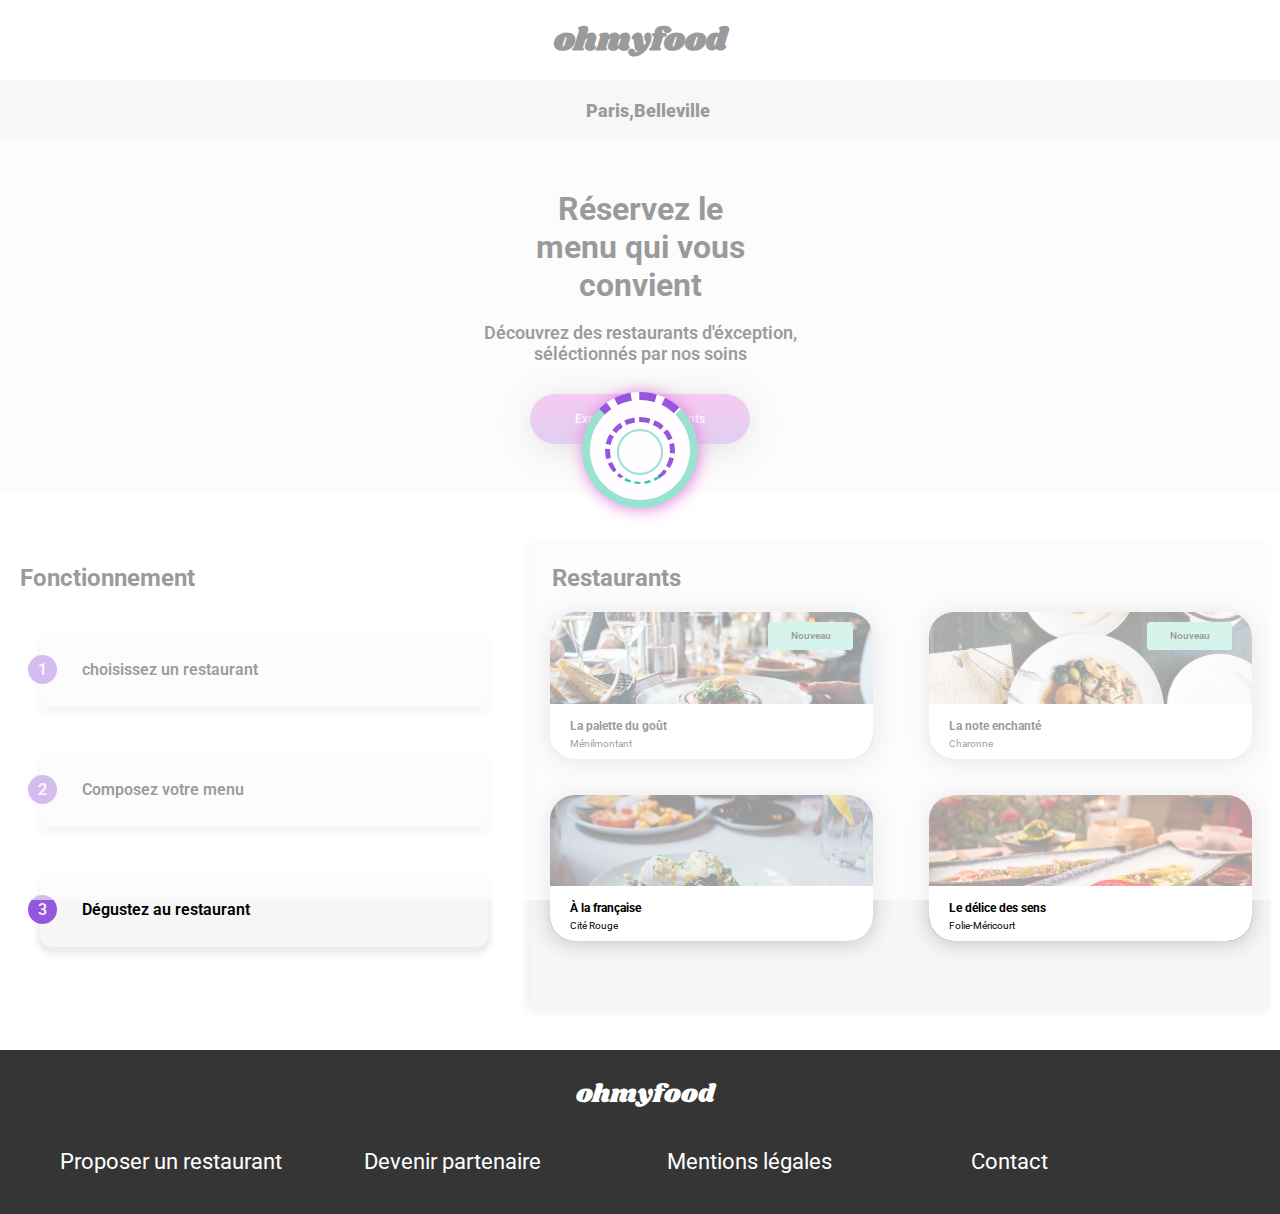
==== commit 24019ed3: "correction validateur html" ====
--- a/index.html
+++ b/index.html
@@ -10,7 +10,12 @@
 <link href="https://fonts.googleapis.com/css2?family=Roboto&display=swap" rel="stylesheet">
     <link
       rel="stylesheet"
-      media="screen and (min-width:960px) and  ( max-width: 1400px )"
+      media="screen and (min-width:960px)"
+      href="style.css"
+    />
+    <link
+      rel="stylesheet"
+      media="screen and (min-width:1401px) and  ( max-width: 1400px )"
       href="style.css"
     />
     <link rel="preconnect" href="https://fonts.googleapis.com" />
@@ -187,7 +192,7 @@
           </div>
         </a></li>
         <li class="footer_3" id="f-p"><a href="#"><p class="mentions">Mentions légales</p></a></li>
-        <li class="footer_4" id="f-p"><a href="#"><p class="mentions">Contact</p></a></li>
+        <li class="footer_4" id="f-p2"><a href="#"><p class="mentions">Contact</p></a></li>
       </ul>
 
     </footer>
--- a/style.css
+++ b/style.css
@@ -1262,42 +1262,6 @@
     border-radius: 0 0.5rem 0.5rem 0;
     height: 100%;
   }
-  .restaurants {
-    display: -webkit-box;
-    display: -ms-flexbox;
-    display: flex;
-    -webkit-box-orient: vertical;
-    -webkit-box-direction: normal;
-        -ms-flex-direction: column;
-            flex-direction: column;
-    grid-gap: 20px;
-    width: 100%;
-    justify-items: center;
-    height: 100%;
-  }
-  .restaurants .bloc-restaurant {
-    display: -webkit-box;
-    display: -ms-flexbox;
-    display: flex;
-    width: 100%;
-    height: 100%;
-    -webkit-transition: 1.3s;
-    transition: 1.3s;
-  }
-}
-
-@media screen and (min-width: 960px) and (max-width: 1400px) {
-  .title-underline {
-    display: -webkit-box;
-    display: -ms-flexbox;
-    display: flex;
-    -webkit-box-orient: vertical;
-    -webkit-box-direction: normal;
-        -ms-flex-direction: column;
-            flex-direction: column;
-    width: 95%;
-    margin-top: 20px;
-  }
   .card-text-case {
     -webkit-box-align: center;
         -ms-flex-align: center;
@@ -1313,57 +1277,10 @@
     letter-spacing: 2px;
     font-size: 17px;
   }
-  .process {
-    display: -webkit-box;
-    display: -ms-flexbox;
-    display: flex;
-    -webkit-box-orient: vertical;
-    -webkit-box-direction: normal;
-        -ms-flex-direction: column;
-            flex-direction: column;
-    width: 50%;
-    margin-top: 50px;
-    border-radius: 0 0.5rem 0.5rem 0;
-    height: 100%;
-  }
-  .process-bloc {
-    display: -webkit-box;
-    display: -ms-flexbox;
-    display: flex;
-    row-gap: 5px;
-    width: 100%;
-  }
-  .process-bloc-resto {
-    margin: 20px 10px;
-  }
-  .btn_text {
-    width: auto;
-  }
-  .process-restaurants {
-    display: -webkit-box;
-    display: -ms-flexbox;
-    display: flex;
-    width: 100%;
-    height: 100%;
-    -webkit-column-gap: 5px;
-            column-gap: 5px;
-    -webkit-box-align: start;
-        -ms-flex-align: start;
-            align-items: flex-start;
-  }
-  .process-bloc-resto:hover {
-    background: #f5edff;
-    -webkit-transform: scale(1.0153);
-            transform: scale(1.0153);
-    -webkit-transition: 0.31s;
-    transition: 0.31s;
-    color: #9356dc;
-    box-shadow: 0px 0px 3px 2px #9256dc4b;
-    -webkit-box-shadow: 0px 0px 3px 2px #9256dc4b;
-    -moz-box-shadow: 0px 0px 3px 2px #9256dc4b;
-  }
-  .process-bloc-resto:hover .btn_text {
-    color: black;
+  .restaurants {
+    width: 70%;
+    margin-right: 10px;
+    margin-bottom: 40px;
   }
   .bloc-restaurant {
     display: -ms-grid;
@@ -1372,44 +1289,10 @@
         grid-template-columns: 1fr 1fr;
     -ms-grid-rows: 1fr 1fr 0.2fr;
         grid-template-rows: 1fr 1fr 0.2fr;
-    width: 100%;
+    width: 96%;
     height: 100%;
     -webkit-transition: 1.3s;
     transition: 1.3s;
-  }
-  .card-menu {
-    display: -ms-grid;
-    display: grid;
-    -ms-grid-rows: 1fr;
-        grid-template-rows: 1fr;
-  }
-  .card-img-text {
-    -webkit-box-align: center;
-        -ms-flex-align: center;
-            align-items: center;
-  }
-  .sections-menu {
-    display: -webkit-box;
-    display: -ms-flexbox;
-    display: flex;
-    -webkit-box-orient: horizontal;
-    -webkit-box-direction: normal;
-        -ms-flex-direction: row;
-            flex-direction: row;
-    -ms-flex-wrap: wrap;
-        flex-wrap: wrap;
-    -ms-flex-line-pack: end;
-        align-content: flex-end;
-    -webkit-box-pack: justify;
-        -ms-flex-pack: justify;
-            justify-content: space-between;
-    margin: 0 30px;
-  }
-  .items-menu {
-    width: 30%;
-  }
-  .search {
-    padding: 50px 0;
   }
   footer {
     -webkit-box-align: center;
@@ -1448,6 +1331,175 @@
         flex-wrap: nowrap;
     margin: 0;
   }
+}
+
+@media screen and (min-width: 960px) and (max-width: 1400px) {
+  .title-underline {
+    display: -webkit-box;
+    display: -ms-flexbox;
+    display: flex;
+    -webkit-box-orient: vertical;
+    -webkit-box-direction: normal;
+        -ms-flex-direction: column;
+            flex-direction: column;
+    width: 95%;
+    margin-top: 20px;
+  }
+  .card-text-case {
+    -webkit-box-align: center;
+        -ms-flex-align: center;
+            align-items: center;
+    -webkit-box-pack: justify;
+        -ms-flex-pack: justify;
+            justify-content: space-between;
+    margin: 0 3%;
+    -webkit-transition: 0.5s;
+    transition: 0.5s;
+    padding: 0 5%;
+    border-radius: 250px 250px 0 0;
+    letter-spacing: 2px;
+    font-size: 17px;
+  }
+  .process {
+    display: -webkit-box;
+    display: -ms-flexbox;
+    display: flex;
+    -webkit-box-orient: vertical;
+    -webkit-box-direction: normal;
+        -ms-flex-direction: column;
+            flex-direction: column;
+    width: 50%;
+    margin-top: 50px;
+    border-radius: 0 0.5rem 0.5rem 0;
+    height: 100%;
+  }
+  .process-bloc {
+    display: -webkit-box;
+    display: -ms-flexbox;
+    display: flex;
+    row-gap: 5px;
+    width: 100%;
+  }
+  .process-bloc-resto {
+    margin: 20px 10px;
+  }
+  .btn_text {
+    width: auto;
+  }
+  .process-restaurants {
+    display: -webkit-box;
+    display: -ms-flexbox;
+    display: flex;
+    width: 100%;
+    height: 100%;
+    -webkit-column-gap: 5px;
+            column-gap: 5px;
+    -webkit-box-align: start;
+        -ms-flex-align: start;
+            align-items: flex-start;
+  }
+  .process-bloc-resto:hover {
+    background: #f5edff;
+    -webkit-transform: scale(1.0153);
+            transform: scale(1.0153);
+    -webkit-transition: 0.31s;
+    transition: 0.31s;
+    color: #9356dc;
+    box-shadow: 0px 0px 3px 2px #9256dc4b;
+    -webkit-box-shadow: 0px 0px 3px 2px #9256dc4b;
+    -moz-box-shadow: 0px 0px 3px 2px #9256dc4b;
+  }
+  .process-bloc-resto:hover .btn_text {
+    color: black;
+  }
+  .restaurants {
+    width: 70%;
+    margin-right: 10px;
+    margin-bottom: 40px;
+  }
+  .bloc-restaurant {
+    display: -ms-grid;
+    display: grid;
+    -ms-grid-columns: 1fr 1fr;
+        grid-template-columns: 1fr 1fr;
+    -ms-grid-rows: 1fr 1fr 0.2fr;
+        grid-template-rows: 1fr 1fr 0.2fr;
+    width: 100%;
+    height: 100%;
+    -webkit-transition: 1.3s;
+    transition: 1.3s;
+  }
+  .card-menu {
+    display: -ms-grid;
+    display: grid;
+    -ms-grid-rows: 1fr;
+        grid-template-rows: 1fr;
+  }
+  .card-img-text {
+    -webkit-box-align: center;
+        -ms-flex-align: center;
+            align-items: center;
+  }
+  .sections-menu {
+    display: -webkit-box;
+    display: -ms-flexbox;
+    display: flex;
+    -webkit-box-orient: horizontal;
+    -webkit-box-direction: normal;
+        -ms-flex-direction: row;
+            flex-direction: row;
+    -ms-flex-wrap: wrap;
+        flex-wrap: wrap;
+    -ms-flex-line-pack: end;
+        align-content: flex-end;
+    -webkit-box-pack: justify;
+        -ms-flex-pack: justify;
+            justify-content: space-between;
+    margin: 0 30px;
+  }
+  .items-menu {
+    width: 30%;
+  }
+  .search {
+    padding: 50px 0;
+  }
+  footer {
+    -webkit-box-align: center;
+        -ms-flex-align: center;
+            align-items: center;
+    font-size: 22px;
+  }
+  footer .h3 {
+    margin: 30% 0;
+  }
+  footer .footer-list {
+    width: 93%;
+    display: -ms-grid;
+    display: grid;
+    -ms-grid-columns: 1fr 1fr 1fr 1fr;
+        grid-template-columns: 1fr 1fr 1fr 1fr;
+    -webkit-column-gap: 25px;
+            column-gap: 25px;
+    -webkit-box-orient: horizontal;
+    -webkit-box-direction: normal;
+        -ms-flex-direction: row;
+            flex-direction: row;
+    -ms-flex-wrap: nowrap;
+        flex-wrap: nowrap;
+    -webkit-box-align: center;
+        -ms-flex-align: center;
+            align-items: center;
+  }
+  footer .icon-text {
+    width: auto;
+    -webkit-box-orient: horizontal;
+    -webkit-box-direction: normal;
+        -ms-flex-direction: row;
+            flex-direction: row;
+    -ms-flex-wrap: nowrap;
+        flex-wrap: nowrap;
+    margin: 0;
+  }
   li {
     display: -webkit-box;
     display: -ms-flexbox;
--- a/style.css
+++ b/style.css
@@ -1262,42 +1262,6 @@
     border-radius: 0 0.5rem 0.5rem 0;
     height: 100%;
   }
-  .restaurants {
-    display: -webkit-box;
-    display: -ms-flexbox;
-    display: flex;
-    -webkit-box-orient: vertical;
-    -webkit-box-direction: normal;
-        -ms-flex-direction: column;
-            flex-direction: column;
-    grid-gap: 20px;
-    width: 100%;
-    justify-items: center;
-    height: 100%;
-  }
-  .restaurants .bloc-restaurant {
-    display: -webkit-box;
-    display: -ms-flexbox;
-    display: flex;
-    width: 100%;
-    height: 100%;
-    -webkit-transition: 1.3s;
-    transition: 1.3s;
-  }
-}
-
-@media screen and (min-width: 960px) and (max-width: 1400px) {
-  .title-underline {
-    display: -webkit-box;
-    display: -ms-flexbox;
-    display: flex;
-    -webkit-box-orient: vertical;
-    -webkit-box-direction: normal;
-        -ms-flex-direction: column;
-            flex-direction: column;
-    width: 95%;
-    margin-top: 20px;
-  }
   .card-text-case {
     -webkit-box-align: center;
         -ms-flex-align: center;
@@ -1313,57 +1277,10 @@
     letter-spacing: 2px;
     font-size: 17px;
   }
-  .process {
-    display: -webkit-box;
-    display: -ms-flexbox;
-    display: flex;
-    -webkit-box-orient: vertical;
-    -webkit-box-direction: normal;
-        -ms-flex-direction: column;
-            flex-direction: column;
-    width: 50%;
-    margin-top: 50px;
-    border-radius: 0 0.5rem 0.5rem 0;
-    height: 100%;
-  }
-  .process-bloc {
-    display: -webkit-box;
-    display: -ms-flexbox;
-    display: flex;
-    row-gap: 5px;
-    width: 100%;
-  }
-  .process-bloc-resto {
-    margin: 20px 10px;
-  }
-  .btn_text {
-    width: auto;
-  }
-  .process-restaurants {
-    display: -webkit-box;
-    display: -ms-flexbox;
-    display: flex;
-    width: 100%;
-    height: 100%;
-    -webkit-column-gap: 5px;
-            column-gap: 5px;
-    -webkit-box-align: start;
-        -ms-flex-align: start;
-            align-items: flex-start;
-  }
-  .process-bloc-resto:hover {
-    background: #f5edff;
-    -webkit-transform: scale(1.0153);
-            transform: scale(1.0153);
-    -webkit-transition: 0.31s;
-    transition: 0.31s;
-    color: #9356dc;
-    box-shadow: 0px 0px 3px 2px #9256dc4b;
-    -webkit-box-shadow: 0px 0px 3px 2px #9256dc4b;
-    -moz-box-shadow: 0px 0px 3px 2px #9256dc4b;
-  }
-  .process-bloc-resto:hover .btn_text {
-    color: black;
+  .restaurants {
+    width: 70%;
+    margin-right: 10px;
+    margin-bottom: 40px;
   }
   .bloc-restaurant {
     display: -ms-grid;
@@ -1372,44 +1289,10 @@
         grid-template-columns: 1fr 1fr;
     -ms-grid-rows: 1fr 1fr 0.2fr;
         grid-template-rows: 1fr 1fr 0.2fr;
-    width: 100%;
+    width: 96%;
     height: 100%;
     -webkit-transition: 1.3s;
     transition: 1.3s;
-  }
-  .card-menu {
-    display: -ms-grid;
-    display: grid;
-    -ms-grid-rows: 1fr;
-        grid-template-rows: 1fr;
-  }
-  .card-img-text {
-    -webkit-box-align: center;
-        -ms-flex-align: center;
-            align-items: center;
-  }
-  .sections-menu {
-    display: -webkit-box;
-    display: -ms-flexbox;
-    display: flex;
-    -webkit-box-orient: horizontal;
-    -webkit-box-direction: normal;
-        -ms-flex-direction: row;
-            flex-direction: row;
-    -ms-flex-wrap: wrap;
-        flex-wrap: wrap;
-    -ms-flex-line-pack: end;
-        align-content: flex-end;
-    -webkit-box-pack: justify;
-        -ms-flex-pack: justify;
-            justify-content: space-between;
-    margin: 0 30px;
-  }
-  .items-menu {
-    width: 30%;
-  }
-  .search {
-    padding: 50px 0;
   }
   footer {
     -webkit-box-align: center;
@@ -1448,6 +1331,175 @@
         flex-wrap: nowrap;
     margin: 0;
   }
+}
+
+@media screen and (min-width: 960px) and (max-width: 1400px) {
+  .title-underline {
+    display: -webkit-box;
+    display: -ms-flexbox;
+    display: flex;
+    -webkit-box-orient: vertical;
+    -webkit-box-direction: normal;
+        -ms-flex-direction: column;
+            flex-direction: column;
+    width: 95%;
+    margin-top: 20px;
+  }
+  .card-text-case {
+    -webkit-box-align: center;
+        -ms-flex-align: center;
+            align-items: center;
+    -webkit-box-pack: justify;
+        -ms-flex-pack: justify;
+            justify-content: space-between;
+    margin: 0 3%;
+    -webkit-transition: 0.5s;
+    transition: 0.5s;
+    padding: 0 5%;
+    border-radius: 250px 250px 0 0;
+    letter-spacing: 2px;
+    font-size: 17px;
+  }
+  .process {
+    display: -webkit-box;
+    display: -ms-flexbox;
+    display: flex;
+    -webkit-box-orient: vertical;
+    -webkit-box-direction: normal;
+        -ms-flex-direction: column;
+            flex-direction: column;
+    width: 50%;
+    margin-top: 50px;
+    border-radius: 0 0.5rem 0.5rem 0;
+    height: 100%;
+  }
+  .process-bloc {
+    display: -webkit-box;
+    display: -ms-flexbox;
+    display: flex;
+    row-gap: 5px;
+    width: 100%;
+  }
+  .process-bloc-resto {
+    margin: 20px 10px;
+  }
+  .btn_text {
+    width: auto;
+  }
+  .process-restaurants {
+    display: -webkit-box;
+    display: -ms-flexbox;
+    display: flex;
+    width: 100%;
+    height: 100%;
+    -webkit-column-gap: 5px;
+            column-gap: 5px;
+    -webkit-box-align: start;
+        -ms-flex-align: start;
+            align-items: flex-start;
+  }
+  .process-bloc-resto:hover {
+    background: #f5edff;
+    -webkit-transform: scale(1.0153);
+            transform: scale(1.0153);
+    -webkit-transition: 0.31s;
+    transition: 0.31s;
+    color: #9356dc;
+    box-shadow: 0px 0px 3px 2px #9256dc4b;
+    -webkit-box-shadow: 0px 0px 3px 2px #9256dc4b;
+    -moz-box-shadow: 0px 0px 3px 2px #9256dc4b;
+  }
+  .process-bloc-resto:hover .btn_text {
+    color: black;
+  }
+  .restaurants {
+    width: 70%;
+    margin-right: 10px;
+    margin-bottom: 40px;
+  }
+  .bloc-restaurant {
+    display: -ms-grid;
+    display: grid;
+    -ms-grid-columns: 1fr 1fr;
+        grid-template-columns: 1fr 1fr;
+    -ms-grid-rows: 1fr 1fr 0.2fr;
+        grid-template-rows: 1fr 1fr 0.2fr;
+    width: 100%;
+    height: 100%;
+    -webkit-transition: 1.3s;
+    transition: 1.3s;
+  }
+  .card-menu {
+    display: -ms-grid;
+    display: grid;
+    -ms-grid-rows: 1fr;
+        grid-template-rows: 1fr;
+  }
+  .card-img-text {
+    -webkit-box-align: center;
+        -ms-flex-align: center;
+            align-items: center;
+  }
+  .sections-menu {
+    display: -webkit-box;
+    display: -ms-flexbox;
+    display: flex;
+    -webkit-box-orient: horizontal;
+    -webkit-box-direction: normal;
+        -ms-flex-direction: row;
+            flex-direction: row;
+    -ms-flex-wrap: wrap;
+        flex-wrap: wrap;
+    -ms-flex-line-pack: end;
+        align-content: flex-end;
+    -webkit-box-pack: justify;
+        -ms-flex-pack: justify;
+            justify-content: space-between;
+    margin: 0 30px;
+  }
+  .items-menu {
+    width: 30%;
+  }
+  .search {
+    padding: 50px 0;
+  }
+  footer {
+    -webkit-box-align: center;
+        -ms-flex-align: center;
+            align-items: center;
+    font-size: 22px;
+  }
+  footer .h3 {
+    margin: 30% 0;
+  }
+  footer .footer-list {
+    width: 93%;
+    display: -ms-grid;
+    display: grid;
+    -ms-grid-columns: 1fr 1fr 1fr 1fr;
+        grid-template-columns: 1fr 1fr 1fr 1fr;
+    -webkit-column-gap: 25px;
+            column-gap: 25px;
+    -webkit-box-orient: horizontal;
+    -webkit-box-direction: normal;
+        -ms-flex-direction: row;
+            flex-direction: row;
+    -ms-flex-wrap: nowrap;
+        flex-wrap: nowrap;
+    -webkit-box-align: center;
+        -ms-flex-align: center;
+            align-items: center;
+  }
+  footer .icon-text {
+    width: auto;
+    -webkit-box-orient: horizontal;
+    -webkit-box-direction: normal;
+        -ms-flex-direction: row;
+            flex-direction: row;
+    -ms-flex-wrap: nowrap;
+        flex-wrap: nowrap;
+    margin: 0;
+  }
   li {
     display: -webkit-box;
     display: -ms-flexbox;
--- a/style.css
+++ b/style.css
@@ -1262,42 +1262,6 @@
     border-radius: 0 0.5rem 0.5rem 0;
     height: 100%;
   }
-  .restaurants {
-    display: -webkit-box;
-    display: -ms-flexbox;
-    display: flex;
-    -webkit-box-orient: vertical;
-    -webkit-box-direction: normal;
-        -ms-flex-direction: column;
-            flex-direction: column;
-    grid-gap: 20px;
-    width: 100%;
-    justify-items: center;
-    height: 100%;
-  }
-  .restaurants .bloc-restaurant {
-    display: -webkit-box;
-    display: -ms-flexbox;
-    display: flex;
-    width: 100%;
-    height: 100%;
-    -webkit-transition: 1.3s;
-    transition: 1.3s;
-  }
-}
-
-@media screen and (min-width: 960px) and (max-width: 1400px) {
-  .title-underline {
-    display: -webkit-box;
-    display: -ms-flexbox;
-    display: flex;
-    -webkit-box-orient: vertical;
-    -webkit-box-direction: normal;
-        -ms-flex-direction: column;
-            flex-direction: column;
-    width: 95%;
-    margin-top: 20px;
-  }
   .card-text-case {
     -webkit-box-align: center;
         -ms-flex-align: center;
@@ -1313,57 +1277,10 @@
     letter-spacing: 2px;
     font-size: 17px;
   }
-  .process {
-    display: -webkit-box;
-    display: -ms-flexbox;
-    display: flex;
-    -webkit-box-orient: vertical;
-    -webkit-box-direction: normal;
-        -ms-flex-direction: column;
-            flex-direction: column;
-    width: 50%;
-    margin-top: 50px;
-    border-radius: 0 0.5rem 0.5rem 0;
-    height: 100%;
-  }
-  .process-bloc {
-    display: -webkit-box;
-    display: -ms-flexbox;
-    display: flex;
-    row-gap: 5px;
-    width: 100%;
-  }
-  .process-bloc-resto {
-    margin: 20px 10px;
-  }
-  .btn_text {
-    width: auto;
-  }
-  .process-restaurants {
-    display: -webkit-box;
-    display: -ms-flexbox;
-    display: flex;
-    width: 100%;
-    height: 100%;
-    -webkit-column-gap: 5px;
-            column-gap: 5px;
-    -webkit-box-align: start;
-        -ms-flex-align: start;
-            align-items: flex-start;
-  }
-  .process-bloc-resto:hover {
-    background: #f5edff;
-    -webkit-transform: scale(1.0153);
-            transform: scale(1.0153);
-    -webkit-transition: 0.31s;
-    transition: 0.31s;
-    color: #9356dc;
-    box-shadow: 0px 0px 3px 2px #9256dc4b;
-    -webkit-box-shadow: 0px 0px 3px 2px #9256dc4b;
-    -moz-box-shadow: 0px 0px 3px 2px #9256dc4b;
-  }
-  .process-bloc-resto:hover .btn_text {
-    color: black;
+  .restaurants {
+    width: 70%;
+    margin-right: 10px;
+    margin-bottom: 40px;
   }
   .bloc-restaurant {
     display: -ms-grid;
@@ -1372,44 +1289,10 @@
         grid-template-columns: 1fr 1fr;
     -ms-grid-rows: 1fr 1fr 0.2fr;
         grid-template-rows: 1fr 1fr 0.2fr;
-    width: 100%;
+    width: 96%;
     height: 100%;
     -webkit-transition: 1.3s;
     transition: 1.3s;
-  }
-  .card-menu {
-    display: -ms-grid;
-    display: grid;
-    -ms-grid-rows: 1fr;
-        grid-template-rows: 1fr;
-  }
-  .card-img-text {
-    -webkit-box-align: center;
-        -ms-flex-align: center;
-            align-items: center;
-  }
-  .sections-menu {
-    display: -webkit-box;
-    display: -ms-flexbox;
-    display: flex;
-    -webkit-box-orient: horizontal;
-    -webkit-box-direction: normal;
-        -ms-flex-direction: row;
-            flex-direction: row;
-    -ms-flex-wrap: wrap;
-        flex-wrap: wrap;
-    -ms-flex-line-pack: end;
-        align-content: flex-end;
-    -webkit-box-pack: justify;
-        -ms-flex-pack: justify;
-            justify-content: space-between;
-    margin: 0 30px;
-  }
-  .items-menu {
-    width: 30%;
-  }
-  .search {
-    padding: 50px 0;
   }
   footer {
     -webkit-box-align: center;
@@ -1448,6 +1331,175 @@
         flex-wrap: nowrap;
     margin: 0;
   }
+}
+
+@media screen and (min-width: 960px) and (max-width: 1400px) {
+  .title-underline {
+    display: -webkit-box;
+    display: -ms-flexbox;
+    display: flex;
+    -webkit-box-orient: vertical;
+    -webkit-box-direction: normal;
+        -ms-flex-direction: column;
+            flex-direction: column;
+    width: 95%;
+    margin-top: 20px;
+  }
+  .card-text-case {
+    -webkit-box-align: center;
+        -ms-flex-align: center;
+            align-items: center;
+    -webkit-box-pack: justify;
+        -ms-flex-pack: justify;
+            justify-content: space-between;
+    margin: 0 3%;
+    -webkit-transition: 0.5s;
+    transition: 0.5s;
+    padding: 0 5%;
+    border-radius: 250px 250px 0 0;
+    letter-spacing: 2px;
+    font-size: 17px;
+  }
+  .process {
+    display: -webkit-box;
+    display: -ms-flexbox;
+    display: flex;
+    -webkit-box-orient: vertical;
+    -webkit-box-direction: normal;
+        -ms-flex-direction: column;
+            flex-direction: column;
+    width: 50%;
+    margin-top: 50px;
+    border-radius: 0 0.5rem 0.5rem 0;
+    height: 100%;
+  }
+  .process-bloc {
+    display: -webkit-box;
+    display: -ms-flexbox;
+    display: flex;
+    row-gap: 5px;
+    width: 100%;
+  }
+  .process-bloc-resto {
+    margin: 20px 10px;
+  }
+  .btn_text {
+    width: auto;
+  }
+  .process-restaurants {
+    display: -webkit-box;
+    display: -ms-flexbox;
+    display: flex;
+    width: 100%;
+    height: 100%;
+    -webkit-column-gap: 5px;
+            column-gap: 5px;
+    -webkit-box-align: start;
+        -ms-flex-align: start;
+            align-items: flex-start;
+  }
+  .process-bloc-resto:hover {
+    background: #f5edff;
+    -webkit-transform: scale(1.0153);
+            transform: scale(1.0153);
+    -webkit-transition: 0.31s;
+    transition: 0.31s;
+    color: #9356dc;
+    box-shadow: 0px 0px 3px 2px #9256dc4b;
+    -webkit-box-shadow: 0px 0px 3px 2px #9256dc4b;
+    -moz-box-shadow: 0px 0px 3px 2px #9256dc4b;
+  }
+  .process-bloc-resto:hover .btn_text {
+    color: black;
+  }
+  .restaurants {
+    width: 70%;
+    margin-right: 10px;
+    margin-bottom: 40px;
+  }
+  .bloc-restaurant {
+    display: -ms-grid;
+    display: grid;
+    -ms-grid-columns: 1fr 1fr;
+        grid-template-columns: 1fr 1fr;
+    -ms-grid-rows: 1fr 1fr 0.2fr;
+        grid-template-rows: 1fr 1fr 0.2fr;
+    width: 100%;
+    height: 100%;
+    -webkit-transition: 1.3s;
+    transition: 1.3s;
+  }
+  .card-menu {
+    display: -ms-grid;
+    display: grid;
+    -ms-grid-rows: 1fr;
+        grid-template-rows: 1fr;
+  }
+  .card-img-text {
+    -webkit-box-align: center;
+        -ms-flex-align: center;
+            align-items: center;
+  }
+  .sections-menu {
+    display: -webkit-box;
+    display: -ms-flexbox;
+    display: flex;
+    -webkit-box-orient: horizontal;
+    -webkit-box-direction: normal;
+        -ms-flex-direction: row;
+            flex-direction: row;
+    -ms-flex-wrap: wrap;
+        flex-wrap: wrap;
+    -ms-flex-line-pack: end;
+        align-content: flex-end;
+    -webkit-box-pack: justify;
+        -ms-flex-pack: justify;
+            justify-content: space-between;
+    margin: 0 30px;
+  }
+  .items-menu {
+    width: 30%;
+  }
+  .search {
+    padding: 50px 0;
+  }
+  footer {
+    -webkit-box-align: center;
+        -ms-flex-align: center;
+            align-items: center;
+    font-size: 22px;
+  }
+  footer .h3 {
+    margin: 30% 0;
+  }
+  footer .footer-list {
+    width: 93%;
+    display: -ms-grid;
+    display: grid;
+    -ms-grid-columns: 1fr 1fr 1fr 1fr;
+        grid-template-columns: 1fr 1fr 1fr 1fr;
+    -webkit-column-gap: 25px;
+            column-gap: 25px;
+    -webkit-box-orient: horizontal;
+    -webkit-box-direction: normal;
+        -ms-flex-direction: row;
+            flex-direction: row;
+    -ms-flex-wrap: nowrap;
+        flex-wrap: nowrap;
+    -webkit-box-align: center;
+        -ms-flex-align: center;
+            align-items: center;
+  }
+  footer .icon-text {
+    width: auto;
+    -webkit-box-orient: horizontal;
+    -webkit-box-direction: normal;
+        -ms-flex-direction: row;
+            flex-direction: row;
+    -ms-flex-wrap: nowrap;
+        flex-wrap: nowrap;
+    margin: 0;
+  }
   li {
     display: -webkit-box;
     display: -ms-flexbox;
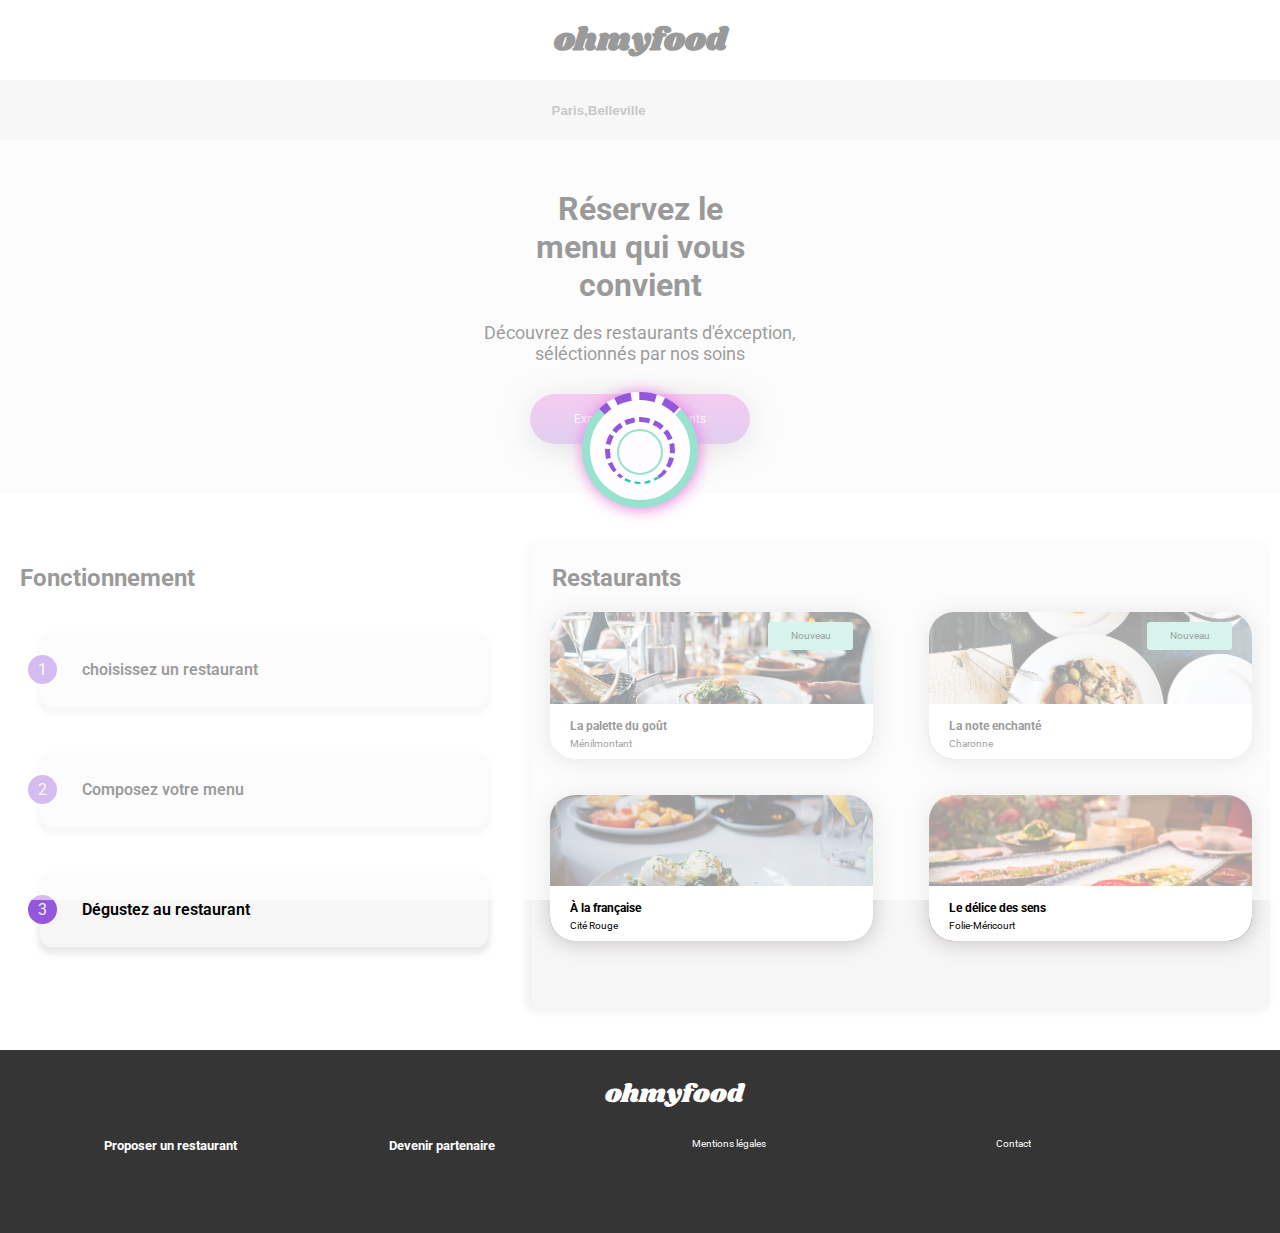
==== commit 8695d609: "corrections animation coeur,input,taille des textes" ====
--- a/index.html
+++ b/index.html
@@ -47,7 +47,7 @@
           </div>
         </div>
               
-    </div>
+    
     <header class="header">
       <div class="headlogo-P">
         <a href="index.html">
@@ -59,7 +59,7 @@
       <div class="location">
         <div class="icon-location">
           <i class="fas fa-map-marker-alt"></i>
-          <p>Paris,Belleville</p>
+          <input placeholder="Paris,Belleville"></p>
         </div>
       </div>
       
@@ -67,7 +67,7 @@
     <section class="intro">
         <div class="blocs-intro">
             <h1 class="title-intro">Réservez le menu qui vous convient</h1>
-            <p class="text-intro">Découvrez des restaurants d'éxception,<br>séléctionnés par nos soins</br></p>
+            <p class="text-intro">Découvrez des restaurants d'éxception,<br>séléctionnés par nos soins</p>
             <div class="btn-intro">
             <a href="#" ><p>Explorer nos restaurants</p></a>
             </div>
@@ -173,7 +173,7 @@
         </a>
       </div>
         
-      </div>
+    
     </section>
   </section>
     <footer class="footer">
@@ -181,7 +181,7 @@
       <ul class="footer-list">
         <li class="footer_1"><a href="#">
           <div class="icon-text">
-            <i class="fas fa-utensils"id="footer-utensils"></i>
+            <i class="fas fa-utensils" id="footer-utensils"></i>
             <h4 class="mentions">Proposer un restaurant</h4>
           </div>
         </a></li>
--- a/style.css
+++ b/style.css
@@ -246,7 +246,7 @@
   padding: 0;
   width: 100%;
   font-family: "roboto", sans-serif;
-  font-weight: 600;
+  overflow-x: hidden;
 }
 
 .header {
@@ -263,8 +263,8 @@
   height: 80px;
   font-family: "Shrikhand", cursive;
   width: 100%;
-  -webkit-box-shadow: 0px 0px 20px 8px 20px #d3d3d3;
-          box-shadow: 0px 0px 20px 8px 20px #d3d3d3;
+  -webkit-box-shadow: 0px 0px 20px 8px #d3d3d3;
+          box-shadow: 0px 0px 20px 8px #d3d3d3;
 }
 
 .head-logo-P {
@@ -303,6 +303,10 @@
   font-size: 18px;
 }
 
+.icon-location input:hover {
+  cursor: pointer;
+}
+
 .location {
   display: -webkit-box;
   display: -ms-flexbox;
@@ -333,8 +337,12 @@
   width: 100%;
 }
 
-.location p {
+.location input {
   margin-left: 15px;
+  font-weight: bolder;
+  background: #eaeaea;
+  border: none;
+  width: 15%;
 }
 
 .blocs-intro {
@@ -622,25 +630,31 @@
   display: -ms-flexbox;
   display: flex;
   font-size: 30px;
+  height: 35px;
+  width: 35px;
+  position: relative;
+}
+
+.text-icon .far {
   height: 30px;
   width: 30px;
-}
-
-.text-icon .far {
-  height: 35px;
+  -webkit-transition: 0.4s;
+  transition: 0.4s;
+  opacity: 1;
+  position: absolute;
+}
+
+.text-icon .fas {
   width: 35px;
-  -webkit-transition: 0.9s;
-  transition: 0.9s;
-  opacity: 1;
-}
-
-.text-icon .fas {
   opacity: 0;
+  position: absolute;
   background-clip: text;
   -webkit-background-clip: text;
   -webkit-text-fill-color: transparent;
-  -webkit-transition: 1.9s;
-  transition: 1.9s;
+  -webkit-transition: 0.4s;
+  transition: 0.4s;
+  background-image: -webkit-gradient(linear, left bottom, left top, from(#b387d6), color-stop(#bf85d9), color-stop(#cc81db), color-stop(#d97edc), to(#e779db));
+  background-image: linear-gradient(to top, #b387d6, #bf85d9, #cc81db, #d97edc, #e779db);
 }
 
 .item1 {
@@ -667,18 +681,15 @@
 }
 
 .text-icon:hover .far {
-  display: none;
   opacity: 0;
-  -webkit-transition: 1.9s;
-  transition: 1.9s;
+  -webkit-transition: 0.9s;
+  transition: 0.9s;
 }
 
 .text-icon:hover .fas {
   opacity: 1;
-  -webkit-transition: 1.9s;
-  transition: 1.9s;
-  background-image: -webkit-gradient(linear, left bottom, left top, from(#b387d6), color-stop(#bf85d9), color-stop(#cc81db), color-stop(#d97edc), to(#e779db));
-  background-image: linear-gradient(to top, #b387d6, #bf85d9, #cc81db, #d97edc, #e779db);
+  -webkit-transition: 0.9s;
+  transition: 0.9s;
 }
 
 footer {
@@ -692,13 +703,15 @@
   width: 100%;
   background: #353535;
   color: white;
-  font-size: 22px;
+  font-size: 18px;
 }
 
 footer h3 {
   margin-left: 10px;
   font-family: "Shrikhand", cursive;
-  font-weight: 500;
+  font-weight: 100;
+  margin-left: 68px;
+  height: 4px;
 }
 
 .footer-list {
@@ -709,12 +722,12 @@
   -webkit-box-direction: normal;
       -ms-flex-direction: column;
           flex-direction: column;
-  width: 97%;
-  padding: 0;
+  width: 80%;
+  margin-left: 20px;
   -webkit-box-align: end;
       -ms-flex-align: end;
           align-items: flex-end;
-  margin: 0 0 30px 10px;
+  margin-bottom: 80px;
 }
 
 .footer-list .footer_1,
@@ -725,10 +738,8 @@
   margin: 10px 0;
   text-decoration: none;
   list-style-type: none;
-}
-
-.mentions {
-  width: 100%;
+  font-size: 10px;
+  height: 5px;
 }
 
 .mentions:hover {
@@ -744,22 +755,28 @@
   -webkit-box-align: center;
       -ms-flex-align: center;
           align-items: center;
+  -webkit-box-pack: start;
+      -ms-flex-pack: start;
+          justify-content: flex-start;
   color: white;
   margin: 0 0 0 10px;
 }
 
 .icon-text .fa-utensils {
   color: white;
+  width: 19px;
+  font-size: 18px;
 }
 
 .icon-text h4 {
-  margin: 0 10px 0 10px;
+  margin: 0 10px;
+  font-size: 13px;
 }
 
 .mentions {
   color: white;
   margin: 0 0 0 10px;
-  width: 100%;
+  width: 87%;
 }
 
 /******pages-restaurants******/
@@ -807,6 +824,18 @@
   height: 100%;
 }
 
+#icones-heart {
+  position: relative;
+}
+
+#icones-heart .fa-heart {
+  position: absolute;
+  -webkit-transition: 0.5s;
+  transition: 0.5s;
+  left: -5%;
+  top: -15px;
+}
+
 .card-text-case {
   display: -webkit-box;
   display: -ms-flexbox;
@@ -824,7 +853,6 @@
   letter-spacing: 1px;
   border-radius: 35px 35px 0 0;
   font-style: normal;
-  margin: 0 5%;
   -webkit-transition: 0.5s;
   transition: 0.5s;
 }
@@ -836,30 +864,32 @@
 .card-text-case .far,
 .card-text-case .fas {
   font-size: 27px;
-  -webkit-transition: 2.9s;
-  transition: 2.9s;
+  -webkit-transition: 0.3s;
+  transition: 0.3s;
 }
 
 .card-text-case .fas {
-  display: none;
   opacity: 0;
-}
-
-.card-text-case #icones-heart:hover .far {
-  opacity: 0;
-  display: none;
-}
-
-.card-text-case #icones-heart:hover .fas {
-  display: block;
-  opacity: 1;
-  -webkit-transition: 3.5s;
-  transition: 3.5s;
-  background-image: -webkit-gradient(linear, left bottom, left top, from(#b387d6), color-stop(#bf85d9), color-stop(#cc81db), color-stop(#d97edc), to(#e779db));
-  background-image: linear-gradient(to top, #b387d6, #bf85d9, #cc81db, #d97edc, #e779db);
   background-clip: text;
   -webkit-background-clip: text;
   -webkit-text-fill-color: transparent;
+  background-image: -webkit-gradient(linear, left bottom, left top, from(#b387d6), color-stop(#bf85d9), color-stop(#cc81db), color-stop(#d97edc), to(#e779db));
+  background-image: linear-gradient(to top, #b387d6, #bf85d9, #cc81db, #d97edc, #e779db);
+}
+
+.card-text-case #icones-heart:hover {
+  -webkit-transition: 1.9s;
+  transition: 1.9s;
+}
+
+.card-text-case #icones-heart:hover .far {
+  opacity: 0;
+}
+
+.card-text-case #icones-heart:hover .fas {
+  opacity: 1;
+  -webkit-transition: 1.5s;
+  transition: 1.5s;
 }
 
 .sections-menu {
@@ -877,7 +907,7 @@
       -ms-flex-align: center;
           align-items: center;
   width: auto;
-  margin: 0 10px;
+  margin: 0;
   row-gap: 8px;
 }
 
@@ -967,7 +997,7 @@
   -webkit-box-shadow: 0px 10px 12px 5px rgba(220, 218, 218, 0.75);
           box-shadow: 0px 10px 12px 5px rgba(220, 218, 218, 0.75);
   height: 70px;
-  padding: 0 0 0 20px;
+  padding: 0;
   -webkit-transition: 0.3s;
   transition: 0.3s;
 }
@@ -982,6 +1012,18 @@
   font-size: 10px;
   overflow: hidden;
   text-overflow: ellipsis;
+  padding-left: 15px;
+}
+
+.btn-text-case .title-menu {
+  margin-bottom: 2px;
+}
+
+.btn-text-case .long-name {
+  -webkit-transform: scale(0.95);
+          transform: scale(0.95);
+  margin-top: 5px;
+  margin-left: -5px;
 }
 
 .btn-text-case .title-menu,
@@ -1007,8 +1049,7 @@
 }
 
 .long-name,
-.text-food,
-.mentions {
+.text-food {
   font-weight: 400;
 }
 
@@ -1045,8 +1086,8 @@
 }
 
 .btn-text-case:hover {
-  -webkit-transform: scale(1.1);
-          transform: scale(1.1);
+  -webkit-transform: scale(1.05);
+          transform: scale(1.05);
   -webkit-transition: 0.31s;
   transition: 0.31s;
   box-shadow: 0px 0px 3px 1px #99e2d088;
@@ -1123,6 +1164,7 @@
   max-height: 200px;
   -webkit-transition: 0.5s;
   transition: 0.5s;
+  margin-bottom: 45px;
 }
 
 .btn-search {
@@ -1237,19 +1279,7 @@
 
 /**medias-query**/
 @media screen and (min-width: 1401px) {
-  .process-restaurants {
-    display: -webkit-box;
-    display: -ms-flexbox;
-    display: flex;
-    width: 100%;
-    height: 100%;
-    -webkit-column-gap: 5px;
-            column-gap: 5px;
-    -webkit-box-align: start;
-        -ms-flex-align: start;
-            align-items: flex-start;
-  }
-  .process {
+  .title-underline {
     display: -webkit-box;
     display: -ms-flexbox;
     display: flex;
@@ -1257,10 +1287,8 @@
     -webkit-box-direction: normal;
         -ms-flex-direction: column;
             flex-direction: column;
-    width: 50%;
-    margin-top: 50px;
-    border-radius: 0 0.5rem 0.5rem 0;
-    height: 100%;
+    width: 95%;
+    margin-top: 20px;
   }
   .card-text-case {
     -webkit-box-align: center;
@@ -1277,6 +1305,58 @@
     letter-spacing: 2px;
     font-size: 17px;
   }
+  .process {
+    display: -webkit-box;
+    display: -ms-flexbox;
+    display: flex;
+    -webkit-box-orient: vertical;
+    -webkit-box-direction: normal;
+        -ms-flex-direction: column;
+            flex-direction: column;
+    width: 50%;
+    margin-top: 50px;
+    border-radius: 0 0.5rem 0.5rem 0;
+    height: 100%;
+  }
+  .process-bloc {
+    display: -webkit-box;
+    display: -ms-flexbox;
+    display: flex;
+    row-gap: 5px;
+    width: 100%;
+  }
+  .process-bloc-resto {
+    margin: 20px 10px;
+  }
+  .btn_text {
+    width: auto;
+  }
+  .process-restaurants {
+    display: -webkit-box;
+    display: -ms-flexbox;
+    display: flex;
+    width: 100%;
+    height: 100%;
+    -webkit-column-gap: 5px;
+            column-gap: 5px;
+    -webkit-box-align: start;
+        -ms-flex-align: start;
+            align-items: flex-start;
+  }
+  .process-bloc-resto:hover {
+    background: #f5edff;
+    -webkit-transform: scale(1.0153);
+            transform: scale(1.0153);
+    -webkit-transition: 0.31s;
+    transition: 0.31s;
+    color: #9356dc;
+    box-shadow: 0px 0px 3px 2px #9256dc4b;
+    -webkit-box-shadow: 0px 0px 3px 2px #9256dc4b;
+    -moz-box-shadow: 0px 0px 3px 2px #9256dc4b;
+  }
+  .process-bloc-resto:hover .btn_text {
+    color: black;
+  }
   .restaurants {
     width: 70%;
     margin-right: 10px;
@@ -1289,10 +1369,44 @@
         grid-template-columns: 1fr 1fr;
     -ms-grid-rows: 1fr 1fr 0.2fr;
         grid-template-rows: 1fr 1fr 0.2fr;
-    width: 96%;
+    width: 100%;
     height: 100%;
     -webkit-transition: 1.3s;
     transition: 1.3s;
+  }
+  .card-menu {
+    display: -ms-grid;
+    display: grid;
+    -ms-grid-rows: 1fr;
+        grid-template-rows: 1fr;
+  }
+  .card-img-text {
+    -webkit-box-align: center;
+        -ms-flex-align: center;
+            align-items: center;
+  }
+  .sections-menu {
+    display: -webkit-box;
+    display: -ms-flexbox;
+    display: flex;
+    -webkit-box-orient: horizontal;
+    -webkit-box-direction: normal;
+        -ms-flex-direction: row;
+            flex-direction: row;
+    -ms-flex-wrap: wrap;
+        flex-wrap: wrap;
+    -ms-flex-line-pack: end;
+        align-content: flex-end;
+    -webkit-box-pack: justify;
+        -ms-flex-pack: justify;
+            justify-content: space-between;
+    margin: 0 30px;
+  }
+  .items-menu {
+    width: 30%;
+  }
+  .search {
+    padding: 50px 0;
   }
   footer {
     -webkit-box-align: center;
@@ -1331,6 +1445,22 @@
         flex-wrap: nowrap;
     margin: 0;
   }
+  li {
+    display: -webkit-box;
+    display: -ms-flexbox;
+    display: flex;
+    -ms-flex-wrap: nowrap;
+        flex-wrap: nowrap;
+    margin: 0;
+    -webkit-box-orient: vertical;
+    -webkit-box-direction: normal;
+        -ms-flex-direction: column;
+            flex-direction: column;
+    -webkit-box-align: stretch;
+        -ms-flex-align: stretch;
+            align-items: stretch;
+    width: auto;
+  }
 }
 
 @media screen and (min-width: 960px) and (max-width: 1400px) {
@@ -1517,4 +1647,11 @@
     width: auto;
   }
 }
+
+@media screen and (max-width: 460px) {
+  .btn-text-case {
+    max-width: 360px;
+    min-width: 20px;
+  }
+}
 /*# sourceMappingURL=style.css.map */--- a/style.css
+++ b/style.css
@@ -246,7 +246,7 @@
   padding: 0;
   width: 100%;
   font-family: "roboto", sans-serif;
-  font-weight: 600;
+  overflow-x: hidden;
 }
 
 .header {
@@ -263,8 +263,8 @@
   height: 80px;
   font-family: "Shrikhand", cursive;
   width: 100%;
-  -webkit-box-shadow: 0px 0px 20px 8px 20px #d3d3d3;
-          box-shadow: 0px 0px 20px 8px 20px #d3d3d3;
+  -webkit-box-shadow: 0px 0px 20px 8px #d3d3d3;
+          box-shadow: 0px 0px 20px 8px #d3d3d3;
 }
 
 .head-logo-P {
@@ -303,6 +303,10 @@
   font-size: 18px;
 }
 
+.icon-location input:hover {
+  cursor: pointer;
+}
+
 .location {
   display: -webkit-box;
   display: -ms-flexbox;
@@ -333,8 +337,12 @@
   width: 100%;
 }
 
-.location p {
+.location input {
   margin-left: 15px;
+  font-weight: bolder;
+  background: #eaeaea;
+  border: none;
+  width: 15%;
 }
 
 .blocs-intro {
@@ -622,25 +630,31 @@
   display: -ms-flexbox;
   display: flex;
   font-size: 30px;
+  height: 35px;
+  width: 35px;
+  position: relative;
+}
+
+.text-icon .far {
   height: 30px;
   width: 30px;
-}
-
-.text-icon .far {
-  height: 35px;
+  -webkit-transition: 0.4s;
+  transition: 0.4s;
+  opacity: 1;
+  position: absolute;
+}
+
+.text-icon .fas {
   width: 35px;
-  -webkit-transition: 0.9s;
-  transition: 0.9s;
-  opacity: 1;
-}
-
-.text-icon .fas {
   opacity: 0;
+  position: absolute;
   background-clip: text;
   -webkit-background-clip: text;
   -webkit-text-fill-color: transparent;
-  -webkit-transition: 1.9s;
-  transition: 1.9s;
+  -webkit-transition: 0.4s;
+  transition: 0.4s;
+  background-image: -webkit-gradient(linear, left bottom, left top, from(#b387d6), color-stop(#bf85d9), color-stop(#cc81db), color-stop(#d97edc), to(#e779db));
+  background-image: linear-gradient(to top, #b387d6, #bf85d9, #cc81db, #d97edc, #e779db);
 }
 
 .item1 {
@@ -667,18 +681,15 @@
 }
 
 .text-icon:hover .far {
-  display: none;
   opacity: 0;
-  -webkit-transition: 1.9s;
-  transition: 1.9s;
+  -webkit-transition: 0.9s;
+  transition: 0.9s;
 }
 
 .text-icon:hover .fas {
   opacity: 1;
-  -webkit-transition: 1.9s;
-  transition: 1.9s;
-  background-image: -webkit-gradient(linear, left bottom, left top, from(#b387d6), color-stop(#bf85d9), color-stop(#cc81db), color-stop(#d97edc), to(#e779db));
-  background-image: linear-gradient(to top, #b387d6, #bf85d9, #cc81db, #d97edc, #e779db);
+  -webkit-transition: 0.9s;
+  transition: 0.9s;
 }
 
 footer {
@@ -692,13 +703,15 @@
   width: 100%;
   background: #353535;
   color: white;
-  font-size: 22px;
+  font-size: 18px;
 }
 
 footer h3 {
   margin-left: 10px;
   font-family: "Shrikhand", cursive;
-  font-weight: 500;
+  font-weight: 100;
+  margin-left: 68px;
+  height: 4px;
 }
 
 .footer-list {
@@ -709,12 +722,12 @@
   -webkit-box-direction: normal;
       -ms-flex-direction: column;
           flex-direction: column;
-  width: 97%;
-  padding: 0;
+  width: 80%;
+  margin-left: 20px;
   -webkit-box-align: end;
       -ms-flex-align: end;
           align-items: flex-end;
-  margin: 0 0 30px 10px;
+  margin-bottom: 80px;
 }
 
 .footer-list .footer_1,
@@ -725,10 +738,8 @@
   margin: 10px 0;
   text-decoration: none;
   list-style-type: none;
-}
-
-.mentions {
-  width: 100%;
+  font-size: 10px;
+  height: 5px;
 }
 
 .mentions:hover {
@@ -744,22 +755,28 @@
   -webkit-box-align: center;
       -ms-flex-align: center;
           align-items: center;
+  -webkit-box-pack: start;
+      -ms-flex-pack: start;
+          justify-content: flex-start;
   color: white;
   margin: 0 0 0 10px;
 }
 
 .icon-text .fa-utensils {
   color: white;
+  width: 19px;
+  font-size: 18px;
 }
 
 .icon-text h4 {
-  margin: 0 10px 0 10px;
+  margin: 0 10px;
+  font-size: 13px;
 }
 
 .mentions {
   color: white;
   margin: 0 0 0 10px;
-  width: 100%;
+  width: 87%;
 }
 
 /******pages-restaurants******/
@@ -807,6 +824,18 @@
   height: 100%;
 }
 
+#icones-heart {
+  position: relative;
+}
+
+#icones-heart .fa-heart {
+  position: absolute;
+  -webkit-transition: 0.5s;
+  transition: 0.5s;
+  left: -5%;
+  top: -15px;
+}
+
 .card-text-case {
   display: -webkit-box;
   display: -ms-flexbox;
@@ -824,7 +853,6 @@
   letter-spacing: 1px;
   border-radius: 35px 35px 0 0;
   font-style: normal;
-  margin: 0 5%;
   -webkit-transition: 0.5s;
   transition: 0.5s;
 }
@@ -836,30 +864,32 @@
 .card-text-case .far,
 .card-text-case .fas {
   font-size: 27px;
-  -webkit-transition: 2.9s;
-  transition: 2.9s;
+  -webkit-transition: 0.3s;
+  transition: 0.3s;
 }
 
 .card-text-case .fas {
-  display: none;
   opacity: 0;
-}
-
-.card-text-case #icones-heart:hover .far {
-  opacity: 0;
-  display: none;
-}
-
-.card-text-case #icones-heart:hover .fas {
-  display: block;
-  opacity: 1;
-  -webkit-transition: 3.5s;
-  transition: 3.5s;
-  background-image: -webkit-gradient(linear, left bottom, left top, from(#b387d6), color-stop(#bf85d9), color-stop(#cc81db), color-stop(#d97edc), to(#e779db));
-  background-image: linear-gradient(to top, #b387d6, #bf85d9, #cc81db, #d97edc, #e779db);
   background-clip: text;
   -webkit-background-clip: text;
   -webkit-text-fill-color: transparent;
+  background-image: -webkit-gradient(linear, left bottom, left top, from(#b387d6), color-stop(#bf85d9), color-stop(#cc81db), color-stop(#d97edc), to(#e779db));
+  background-image: linear-gradient(to top, #b387d6, #bf85d9, #cc81db, #d97edc, #e779db);
+}
+
+.card-text-case #icones-heart:hover {
+  -webkit-transition: 1.9s;
+  transition: 1.9s;
+}
+
+.card-text-case #icones-heart:hover .far {
+  opacity: 0;
+}
+
+.card-text-case #icones-heart:hover .fas {
+  opacity: 1;
+  -webkit-transition: 1.5s;
+  transition: 1.5s;
 }
 
 .sections-menu {
@@ -877,7 +907,7 @@
       -ms-flex-align: center;
           align-items: center;
   width: auto;
-  margin: 0 10px;
+  margin: 0;
   row-gap: 8px;
 }
 
@@ -967,7 +997,7 @@
   -webkit-box-shadow: 0px 10px 12px 5px rgba(220, 218, 218, 0.75);
           box-shadow: 0px 10px 12px 5px rgba(220, 218, 218, 0.75);
   height: 70px;
-  padding: 0 0 0 20px;
+  padding: 0;
   -webkit-transition: 0.3s;
   transition: 0.3s;
 }
@@ -982,6 +1012,18 @@
   font-size: 10px;
   overflow: hidden;
   text-overflow: ellipsis;
+  padding-left: 15px;
+}
+
+.btn-text-case .title-menu {
+  margin-bottom: 2px;
+}
+
+.btn-text-case .long-name {
+  -webkit-transform: scale(0.95);
+          transform: scale(0.95);
+  margin-top: 5px;
+  margin-left: -5px;
 }
 
 .btn-text-case .title-menu,
@@ -1007,8 +1049,7 @@
 }
 
 .long-name,
-.text-food,
-.mentions {
+.text-food {
   font-weight: 400;
 }
 
@@ -1045,8 +1086,8 @@
 }
 
 .btn-text-case:hover {
-  -webkit-transform: scale(1.1);
-          transform: scale(1.1);
+  -webkit-transform: scale(1.05);
+          transform: scale(1.05);
   -webkit-transition: 0.31s;
   transition: 0.31s;
   box-shadow: 0px 0px 3px 1px #99e2d088;
@@ -1123,6 +1164,7 @@
   max-height: 200px;
   -webkit-transition: 0.5s;
   transition: 0.5s;
+  margin-bottom: 45px;
 }
 
 .btn-search {
@@ -1237,19 +1279,7 @@
 
 /**medias-query**/
 @media screen and (min-width: 1401px) {
-  .process-restaurants {
-    display: -webkit-box;
-    display: -ms-flexbox;
-    display: flex;
-    width: 100%;
-    height: 100%;
-    -webkit-column-gap: 5px;
-            column-gap: 5px;
-    -webkit-box-align: start;
-        -ms-flex-align: start;
-            align-items: flex-start;
-  }
-  .process {
+  .title-underline {
     display: -webkit-box;
     display: -ms-flexbox;
     display: flex;
@@ -1257,10 +1287,8 @@
     -webkit-box-direction: normal;
         -ms-flex-direction: column;
             flex-direction: column;
-    width: 50%;
-    margin-top: 50px;
-    border-radius: 0 0.5rem 0.5rem 0;
-    height: 100%;
+    width: 95%;
+    margin-top: 20px;
   }
   .card-text-case {
     -webkit-box-align: center;
@@ -1277,6 +1305,58 @@
     letter-spacing: 2px;
     font-size: 17px;
   }
+  .process {
+    display: -webkit-box;
+    display: -ms-flexbox;
+    display: flex;
+    -webkit-box-orient: vertical;
+    -webkit-box-direction: normal;
+        -ms-flex-direction: column;
+            flex-direction: column;
+    width: 50%;
+    margin-top: 50px;
+    border-radius: 0 0.5rem 0.5rem 0;
+    height: 100%;
+  }
+  .process-bloc {
+    display: -webkit-box;
+    display: -ms-flexbox;
+    display: flex;
+    row-gap: 5px;
+    width: 100%;
+  }
+  .process-bloc-resto {
+    margin: 20px 10px;
+  }
+  .btn_text {
+    width: auto;
+  }
+  .process-restaurants {
+    display: -webkit-box;
+    display: -ms-flexbox;
+    display: flex;
+    width: 100%;
+    height: 100%;
+    -webkit-column-gap: 5px;
+            column-gap: 5px;
+    -webkit-box-align: start;
+        -ms-flex-align: start;
+            align-items: flex-start;
+  }
+  .process-bloc-resto:hover {
+    background: #f5edff;
+    -webkit-transform: scale(1.0153);
+            transform: scale(1.0153);
+    -webkit-transition: 0.31s;
+    transition: 0.31s;
+    color: #9356dc;
+    box-shadow: 0px 0px 3px 2px #9256dc4b;
+    -webkit-box-shadow: 0px 0px 3px 2px #9256dc4b;
+    -moz-box-shadow: 0px 0px 3px 2px #9256dc4b;
+  }
+  .process-bloc-resto:hover .btn_text {
+    color: black;
+  }
   .restaurants {
     width: 70%;
     margin-right: 10px;
@@ -1289,10 +1369,44 @@
         grid-template-columns: 1fr 1fr;
     -ms-grid-rows: 1fr 1fr 0.2fr;
         grid-template-rows: 1fr 1fr 0.2fr;
-    width: 96%;
+    width: 100%;
     height: 100%;
     -webkit-transition: 1.3s;
     transition: 1.3s;
+  }
+  .card-menu {
+    display: -ms-grid;
+    display: grid;
+    -ms-grid-rows: 1fr;
+        grid-template-rows: 1fr;
+  }
+  .card-img-text {
+    -webkit-box-align: center;
+        -ms-flex-align: center;
+            align-items: center;
+  }
+  .sections-menu {
+    display: -webkit-box;
+    display: -ms-flexbox;
+    display: flex;
+    -webkit-box-orient: horizontal;
+    -webkit-box-direction: normal;
+        -ms-flex-direction: row;
+            flex-direction: row;
+    -ms-flex-wrap: wrap;
+        flex-wrap: wrap;
+    -ms-flex-line-pack: end;
+        align-content: flex-end;
+    -webkit-box-pack: justify;
+        -ms-flex-pack: justify;
+            justify-content: space-between;
+    margin: 0 30px;
+  }
+  .items-menu {
+    width: 30%;
+  }
+  .search {
+    padding: 50px 0;
   }
   footer {
     -webkit-box-align: center;
@@ -1331,6 +1445,22 @@
         flex-wrap: nowrap;
     margin: 0;
   }
+  li {
+    display: -webkit-box;
+    display: -ms-flexbox;
+    display: flex;
+    -ms-flex-wrap: nowrap;
+        flex-wrap: nowrap;
+    margin: 0;
+    -webkit-box-orient: vertical;
+    -webkit-box-direction: normal;
+        -ms-flex-direction: column;
+            flex-direction: column;
+    -webkit-box-align: stretch;
+        -ms-flex-align: stretch;
+            align-items: stretch;
+    width: auto;
+  }
 }
 
 @media screen and (min-width: 960px) and (max-width: 1400px) {
@@ -1517,4 +1647,11 @@
     width: auto;
   }
 }
+
+@media screen and (max-width: 460px) {
+  .btn-text-case {
+    max-width: 360px;
+    min-width: 20px;
+  }
+}
 /*# sourceMappingURL=style.css.map */--- a/style.css
+++ b/style.css
@@ -246,7 +246,7 @@
   padding: 0;
   width: 100%;
   font-family: "roboto", sans-serif;
-  font-weight: 600;
+  overflow-x: hidden;
 }
 
 .header {
@@ -263,8 +263,8 @@
   height: 80px;
   font-family: "Shrikhand", cursive;
   width: 100%;
-  -webkit-box-shadow: 0px 0px 20px 8px 20px #d3d3d3;
-          box-shadow: 0px 0px 20px 8px 20px #d3d3d3;
+  -webkit-box-shadow: 0px 0px 20px 8px #d3d3d3;
+          box-shadow: 0px 0px 20px 8px #d3d3d3;
 }
 
 .head-logo-P {
@@ -303,6 +303,10 @@
   font-size: 18px;
 }
 
+.icon-location input:hover {
+  cursor: pointer;
+}
+
 .location {
   display: -webkit-box;
   display: -ms-flexbox;
@@ -333,8 +337,12 @@
   width: 100%;
 }
 
-.location p {
+.location input {
   margin-left: 15px;
+  font-weight: bolder;
+  background: #eaeaea;
+  border: none;
+  width: 15%;
 }
 
 .blocs-intro {
@@ -622,25 +630,31 @@
   display: -ms-flexbox;
   display: flex;
   font-size: 30px;
+  height: 35px;
+  width: 35px;
+  position: relative;
+}
+
+.text-icon .far {
   height: 30px;
   width: 30px;
-}
-
-.text-icon .far {
-  height: 35px;
+  -webkit-transition: 0.4s;
+  transition: 0.4s;
+  opacity: 1;
+  position: absolute;
+}
+
+.text-icon .fas {
   width: 35px;
-  -webkit-transition: 0.9s;
-  transition: 0.9s;
-  opacity: 1;
-}
-
-.text-icon .fas {
   opacity: 0;
+  position: absolute;
   background-clip: text;
   -webkit-background-clip: text;
   -webkit-text-fill-color: transparent;
-  -webkit-transition: 1.9s;
-  transition: 1.9s;
+  -webkit-transition: 0.4s;
+  transition: 0.4s;
+  background-image: -webkit-gradient(linear, left bottom, left top, from(#b387d6), color-stop(#bf85d9), color-stop(#cc81db), color-stop(#d97edc), to(#e779db));
+  background-image: linear-gradient(to top, #b387d6, #bf85d9, #cc81db, #d97edc, #e779db);
 }
 
 .item1 {
@@ -667,18 +681,15 @@
 }
 
 .text-icon:hover .far {
-  display: none;
   opacity: 0;
-  -webkit-transition: 1.9s;
-  transition: 1.9s;
+  -webkit-transition: 0.9s;
+  transition: 0.9s;
 }
 
 .text-icon:hover .fas {
   opacity: 1;
-  -webkit-transition: 1.9s;
-  transition: 1.9s;
-  background-image: -webkit-gradient(linear, left bottom, left top, from(#b387d6), color-stop(#bf85d9), color-stop(#cc81db), color-stop(#d97edc), to(#e779db));
-  background-image: linear-gradient(to top, #b387d6, #bf85d9, #cc81db, #d97edc, #e779db);
+  -webkit-transition: 0.9s;
+  transition: 0.9s;
 }
 
 footer {
@@ -692,13 +703,15 @@
   width: 100%;
   background: #353535;
   color: white;
-  font-size: 22px;
+  font-size: 18px;
 }
 
 footer h3 {
   margin-left: 10px;
   font-family: "Shrikhand", cursive;
-  font-weight: 500;
+  font-weight: 100;
+  margin-left: 68px;
+  height: 4px;
 }
 
 .footer-list {
@@ -709,12 +722,12 @@
   -webkit-box-direction: normal;
       -ms-flex-direction: column;
           flex-direction: column;
-  width: 97%;
-  padding: 0;
+  width: 80%;
+  margin-left: 20px;
   -webkit-box-align: end;
       -ms-flex-align: end;
           align-items: flex-end;
-  margin: 0 0 30px 10px;
+  margin-bottom: 80px;
 }
 
 .footer-list .footer_1,
@@ -725,10 +738,8 @@
   margin: 10px 0;
   text-decoration: none;
   list-style-type: none;
-}
-
-.mentions {
-  width: 100%;
+  font-size: 10px;
+  height: 5px;
 }
 
 .mentions:hover {
@@ -744,22 +755,28 @@
   -webkit-box-align: center;
       -ms-flex-align: center;
           align-items: center;
+  -webkit-box-pack: start;
+      -ms-flex-pack: start;
+          justify-content: flex-start;
   color: white;
   margin: 0 0 0 10px;
 }
 
 .icon-text .fa-utensils {
   color: white;
+  width: 19px;
+  font-size: 18px;
 }
 
 .icon-text h4 {
-  margin: 0 10px 0 10px;
+  margin: 0 10px;
+  font-size: 13px;
 }
 
 .mentions {
   color: white;
   margin: 0 0 0 10px;
-  width: 100%;
+  width: 87%;
 }
 
 /******pages-restaurants******/
@@ -807,6 +824,18 @@
   height: 100%;
 }
 
+#icones-heart {
+  position: relative;
+}
+
+#icones-heart .fa-heart {
+  position: absolute;
+  -webkit-transition: 0.5s;
+  transition: 0.5s;
+  left: -5%;
+  top: -15px;
+}
+
 .card-text-case {
   display: -webkit-box;
   display: -ms-flexbox;
@@ -824,7 +853,6 @@
   letter-spacing: 1px;
   border-radius: 35px 35px 0 0;
   font-style: normal;
-  margin: 0 5%;
   -webkit-transition: 0.5s;
   transition: 0.5s;
 }
@@ -836,30 +864,32 @@
 .card-text-case .far,
 .card-text-case .fas {
   font-size: 27px;
-  -webkit-transition: 2.9s;
-  transition: 2.9s;
+  -webkit-transition: 0.3s;
+  transition: 0.3s;
 }
 
 .card-text-case .fas {
-  display: none;
   opacity: 0;
-}
-
-.card-text-case #icones-heart:hover .far {
-  opacity: 0;
-  display: none;
-}
-
-.card-text-case #icones-heart:hover .fas {
-  display: block;
-  opacity: 1;
-  -webkit-transition: 3.5s;
-  transition: 3.5s;
-  background-image: -webkit-gradient(linear, left bottom, left top, from(#b387d6), color-stop(#bf85d9), color-stop(#cc81db), color-stop(#d97edc), to(#e779db));
-  background-image: linear-gradient(to top, #b387d6, #bf85d9, #cc81db, #d97edc, #e779db);
   background-clip: text;
   -webkit-background-clip: text;
   -webkit-text-fill-color: transparent;
+  background-image: -webkit-gradient(linear, left bottom, left top, from(#b387d6), color-stop(#bf85d9), color-stop(#cc81db), color-stop(#d97edc), to(#e779db));
+  background-image: linear-gradient(to top, #b387d6, #bf85d9, #cc81db, #d97edc, #e779db);
+}
+
+.card-text-case #icones-heart:hover {
+  -webkit-transition: 1.9s;
+  transition: 1.9s;
+}
+
+.card-text-case #icones-heart:hover .far {
+  opacity: 0;
+}
+
+.card-text-case #icones-heart:hover .fas {
+  opacity: 1;
+  -webkit-transition: 1.5s;
+  transition: 1.5s;
 }
 
 .sections-menu {
@@ -877,7 +907,7 @@
       -ms-flex-align: center;
           align-items: center;
   width: auto;
-  margin: 0 10px;
+  margin: 0;
   row-gap: 8px;
 }
 
@@ -967,7 +997,7 @@
   -webkit-box-shadow: 0px 10px 12px 5px rgba(220, 218, 218, 0.75);
           box-shadow: 0px 10px 12px 5px rgba(220, 218, 218, 0.75);
   height: 70px;
-  padding: 0 0 0 20px;
+  padding: 0;
   -webkit-transition: 0.3s;
   transition: 0.3s;
 }
@@ -982,6 +1012,18 @@
   font-size: 10px;
   overflow: hidden;
   text-overflow: ellipsis;
+  padding-left: 15px;
+}
+
+.btn-text-case .title-menu {
+  margin-bottom: 2px;
+}
+
+.btn-text-case .long-name {
+  -webkit-transform: scale(0.95);
+          transform: scale(0.95);
+  margin-top: 5px;
+  margin-left: -5px;
 }
 
 .btn-text-case .title-menu,
@@ -1007,8 +1049,7 @@
 }
 
 .long-name,
-.text-food,
-.mentions {
+.text-food {
   font-weight: 400;
 }
 
@@ -1045,8 +1086,8 @@
 }
 
 .btn-text-case:hover {
-  -webkit-transform: scale(1.1);
-          transform: scale(1.1);
+  -webkit-transform: scale(1.05);
+          transform: scale(1.05);
   -webkit-transition: 0.31s;
   transition: 0.31s;
   box-shadow: 0px 0px 3px 1px #99e2d088;
@@ -1123,6 +1164,7 @@
   max-height: 200px;
   -webkit-transition: 0.5s;
   transition: 0.5s;
+  margin-bottom: 45px;
 }
 
 .btn-search {
@@ -1237,19 +1279,7 @@
 
 /**medias-query**/
 @media screen and (min-width: 1401px) {
-  .process-restaurants {
-    display: -webkit-box;
-    display: -ms-flexbox;
-    display: flex;
-    width: 100%;
-    height: 100%;
-    -webkit-column-gap: 5px;
-            column-gap: 5px;
-    -webkit-box-align: start;
-        -ms-flex-align: start;
-            align-items: flex-start;
-  }
-  .process {
+  .title-underline {
     display: -webkit-box;
     display: -ms-flexbox;
     display: flex;
@@ -1257,10 +1287,8 @@
     -webkit-box-direction: normal;
         -ms-flex-direction: column;
             flex-direction: column;
-    width: 50%;
-    margin-top: 50px;
-    border-radius: 0 0.5rem 0.5rem 0;
-    height: 100%;
+    width: 95%;
+    margin-top: 20px;
   }
   .card-text-case {
     -webkit-box-align: center;
@@ -1277,6 +1305,58 @@
     letter-spacing: 2px;
     font-size: 17px;
   }
+  .process {
+    display: -webkit-box;
+    display: -ms-flexbox;
+    display: flex;
+    -webkit-box-orient: vertical;
+    -webkit-box-direction: normal;
+        -ms-flex-direction: column;
+            flex-direction: column;
+    width: 50%;
+    margin-top: 50px;
+    border-radius: 0 0.5rem 0.5rem 0;
+    height: 100%;
+  }
+  .process-bloc {
+    display: -webkit-box;
+    display: -ms-flexbox;
+    display: flex;
+    row-gap: 5px;
+    width: 100%;
+  }
+  .process-bloc-resto {
+    margin: 20px 10px;
+  }
+  .btn_text {
+    width: auto;
+  }
+  .process-restaurants {
+    display: -webkit-box;
+    display: -ms-flexbox;
+    display: flex;
+    width: 100%;
+    height: 100%;
+    -webkit-column-gap: 5px;
+            column-gap: 5px;
+    -webkit-box-align: start;
+        -ms-flex-align: start;
+            align-items: flex-start;
+  }
+  .process-bloc-resto:hover {
+    background: #f5edff;
+    -webkit-transform: scale(1.0153);
+            transform: scale(1.0153);
+    -webkit-transition: 0.31s;
+    transition: 0.31s;
+    color: #9356dc;
+    box-shadow: 0px 0px 3px 2px #9256dc4b;
+    -webkit-box-shadow: 0px 0px 3px 2px #9256dc4b;
+    -moz-box-shadow: 0px 0px 3px 2px #9256dc4b;
+  }
+  .process-bloc-resto:hover .btn_text {
+    color: black;
+  }
   .restaurants {
     width: 70%;
     margin-right: 10px;
@@ -1289,10 +1369,44 @@
         grid-template-columns: 1fr 1fr;
     -ms-grid-rows: 1fr 1fr 0.2fr;
         grid-template-rows: 1fr 1fr 0.2fr;
-    width: 96%;
+    width: 100%;
     height: 100%;
     -webkit-transition: 1.3s;
     transition: 1.3s;
+  }
+  .card-menu {
+    display: -ms-grid;
+    display: grid;
+    -ms-grid-rows: 1fr;
+        grid-template-rows: 1fr;
+  }
+  .card-img-text {
+    -webkit-box-align: center;
+        -ms-flex-align: center;
+            align-items: center;
+  }
+  .sections-menu {
+    display: -webkit-box;
+    display: -ms-flexbox;
+    display: flex;
+    -webkit-box-orient: horizontal;
+    -webkit-box-direction: normal;
+        -ms-flex-direction: row;
+            flex-direction: row;
+    -ms-flex-wrap: wrap;
+        flex-wrap: wrap;
+    -ms-flex-line-pack: end;
+        align-content: flex-end;
+    -webkit-box-pack: justify;
+        -ms-flex-pack: justify;
+            justify-content: space-between;
+    margin: 0 30px;
+  }
+  .items-menu {
+    width: 30%;
+  }
+  .search {
+    padding: 50px 0;
   }
   footer {
     -webkit-box-align: center;
@@ -1331,6 +1445,22 @@
         flex-wrap: nowrap;
     margin: 0;
   }
+  li {
+    display: -webkit-box;
+    display: -ms-flexbox;
+    display: flex;
+    -ms-flex-wrap: nowrap;
+        flex-wrap: nowrap;
+    margin: 0;
+    -webkit-box-orient: vertical;
+    -webkit-box-direction: normal;
+        -ms-flex-direction: column;
+            flex-direction: column;
+    -webkit-box-align: stretch;
+        -ms-flex-align: stretch;
+            align-items: stretch;
+    width: auto;
+  }
 }
 
 @media screen and (min-width: 960px) and (max-width: 1400px) {
@@ -1517,4 +1647,11 @@
     width: auto;
   }
 }
+
+@media screen and (max-width: 460px) {
+  .btn-text-case {
+    max-width: 360px;
+    min-width: 20px;
+  }
+}
 /*# sourceMappingURL=style.css.map */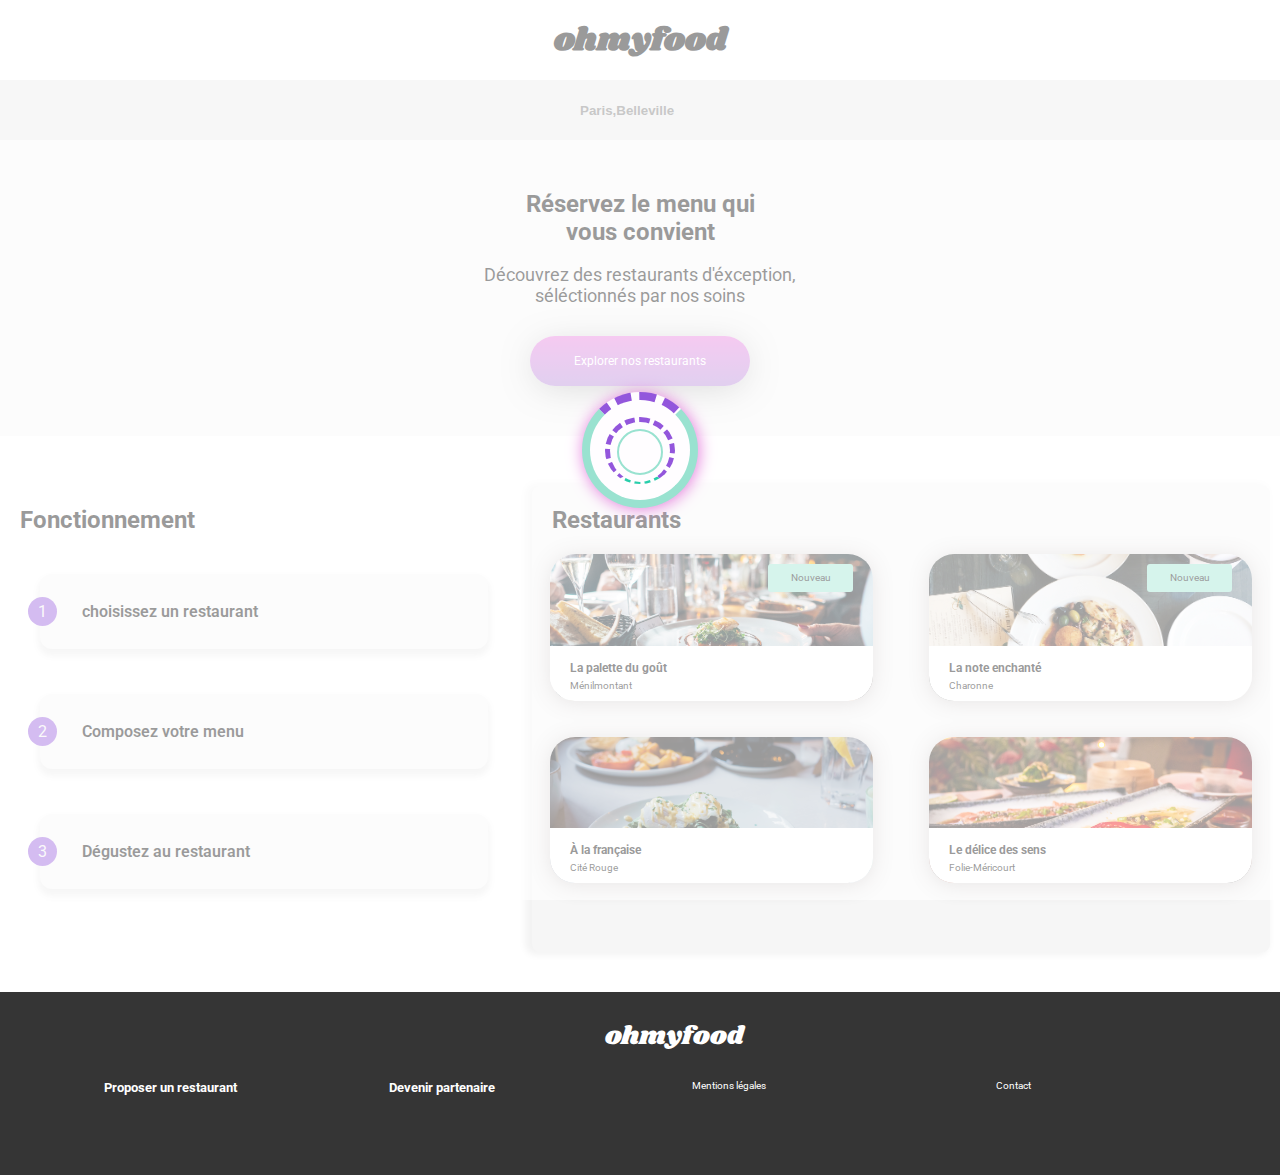
==== commit df253539: "corrections titres" ====
--- a/index.html
+++ b/index.html
@@ -59,14 +59,14 @@
       <div class="location">
         <div class="icon-location">
           <i class="fas fa-map-marker-alt"></i>
-          <input placeholder="Paris,Belleville"></p>
+          <input placeholder="Paris,Belleville"></input>
         </div>
       </div>
       
     </main>
     <section class="intro">
         <div class="blocs-intro">
-            <h1 class="title-intro">Réservez le menu qui vous convient</h1>
+            <h2 class="title-intro">Réservez le menu qui vous convient</h2>
             <p class="text-intro">Découvrez des restaurants d'éxception,<br>séléctionnés par nos soins</p>
             <div class="btn-intro">
             <a href="#" ><p>Explorer nos restaurants</p></a>
--- a/style.css
+++ b/style.css
@@ -342,7 +342,7 @@
   font-weight: bolder;
   background: #eaeaea;
   border: none;
-  width: 15%;
+  width: 135px;
 }
 
 .blocs-intro {
--- a/style.css
+++ b/style.css
@@ -342,7 +342,7 @@
   font-weight: bolder;
   background: #eaeaea;
   border: none;
-  width: 15%;
+  width: 135px;
 }
 
 .blocs-intro {
--- a/style.css
+++ b/style.css
@@ -342,7 +342,7 @@
   font-weight: bolder;
   background: #eaeaea;
   border: none;
-  width: 15%;
+  width: 135px;
 }
 
 .blocs-intro {
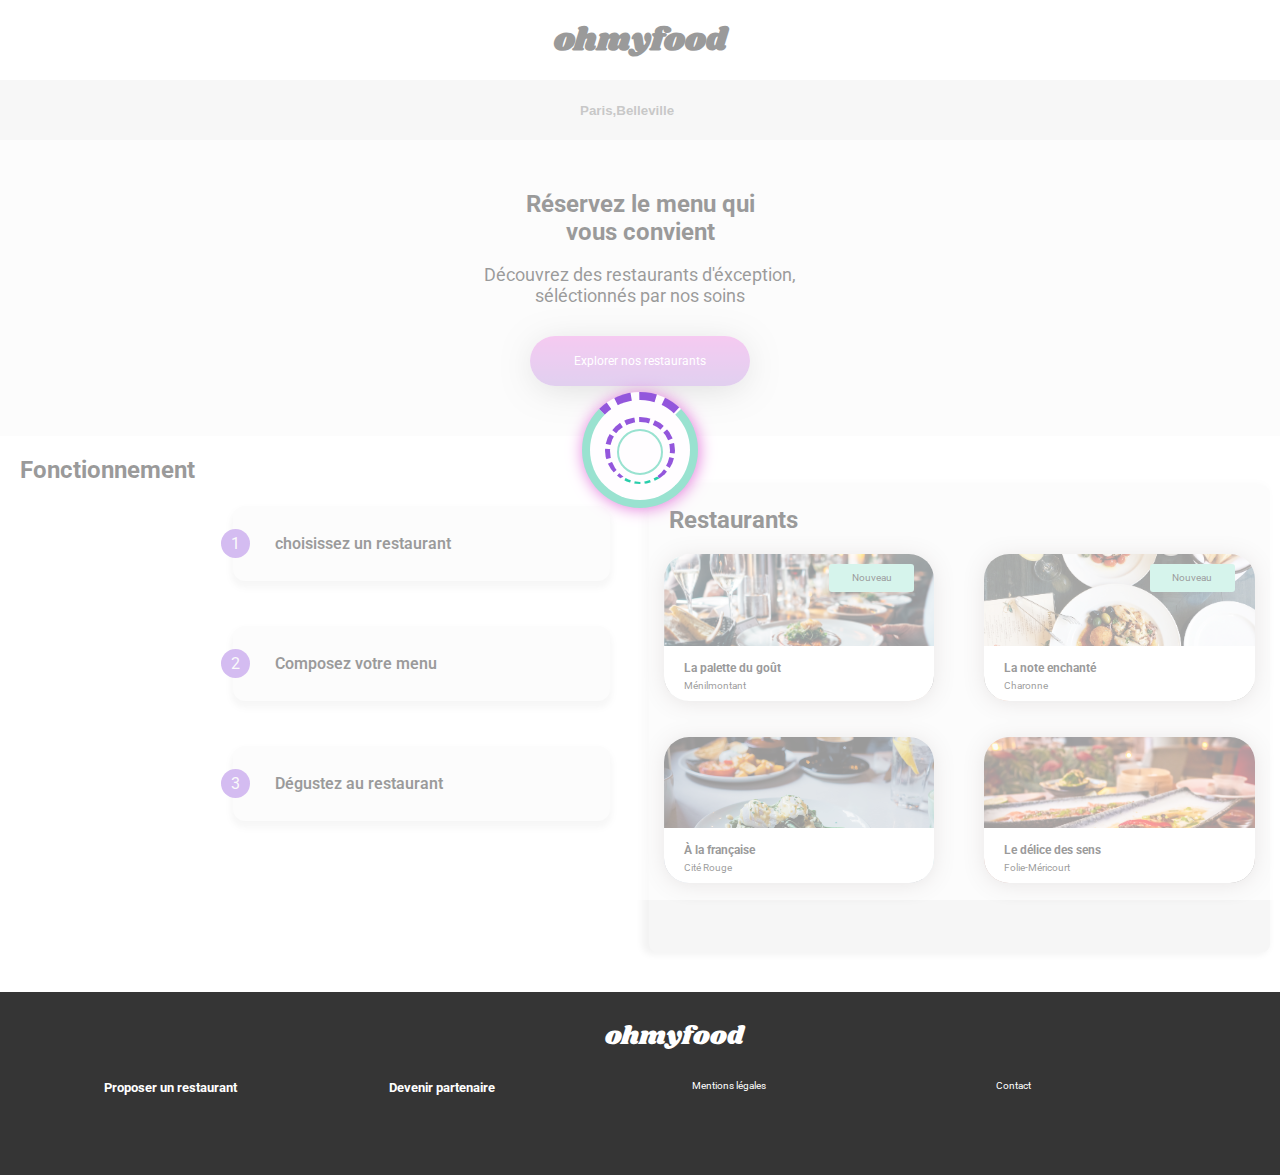
==== commit 220265e0: "corrections titres" ====
--- a/index.html
+++ b/index.html
@@ -59,7 +59,7 @@
       <div class="location">
         <div class="icon-location">
           <i class="fas fa-map-marker-alt"></i>
-          <input placeholder="Paris,Belleville"></input>
+          <input placeholder="Paris,Belleville">
         </div>
       </div>
       
@@ -74,8 +74,8 @@
         </div>
       </section>
       <section class="process-restaurants">
+        <h2>Fonctionnement</h2>
     <section class="process">
-        <h2>Fonctionnement</h2>
         <div class="process-bloc">
           <div class="process-bloc-resto">
             <div class="btn">1</div>
--- a/style.css
+++ b/style.css
@@ -425,7 +425,7 @@
   padding-bottom: 50px;
 }
 
-section.process h2 {
+.process-restaurants h2 {
   margin-left: 20px;
 }
 
--- a/style.css
+++ b/style.css
@@ -425,7 +425,7 @@
   padding-bottom: 50px;
 }
 
-section.process h2 {
+.process-restaurants h2 {
   margin-left: 20px;
 }
 
--- a/style.css
+++ b/style.css
@@ -425,7 +425,7 @@
   padding-bottom: 50px;
 }
 
-section.process h2 {
+.process-restaurants h2 {
   margin-left: 20px;
 }
 
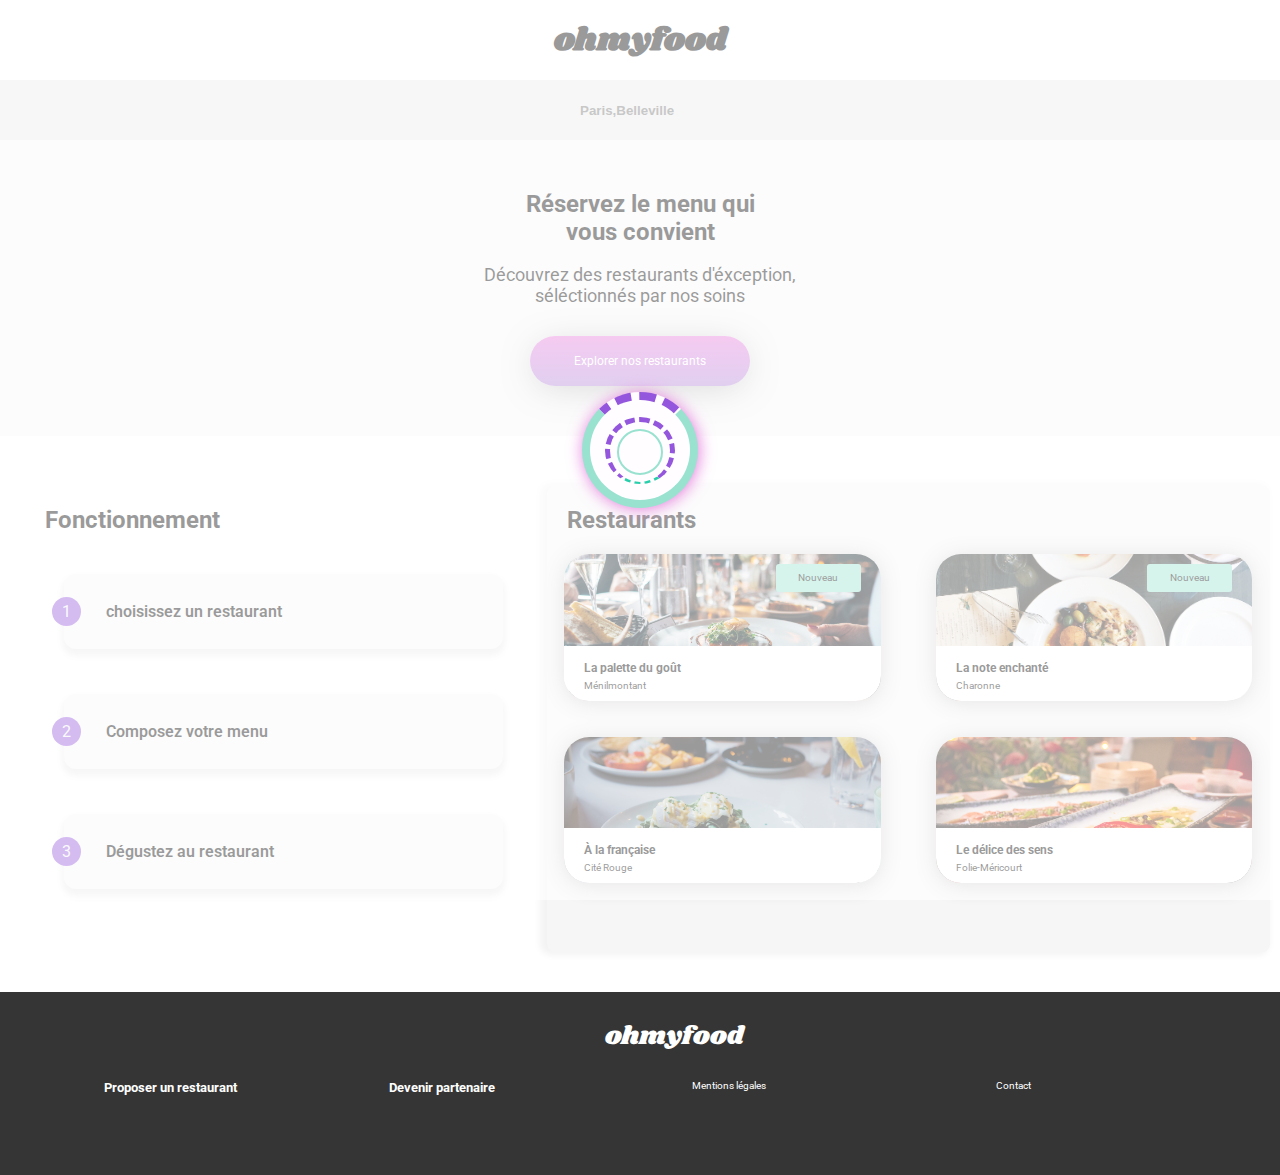
==== commit cf220676: "corrections titres" ====
--- a/index.html
+++ b/index.html
@@ -5,9 +5,12 @@
     <meta http-equiv="X-UA-Compatible" content="IE=edge" />
     <meta name="viewport" content="width=device-width, initial-scale=0.9" />
     <link rel="stylesheet" href="style.css" />
-    <link rel="preconnect" href="https://fonts.googleapis.com">
-<link rel="preconnect" href="https://fonts.gstatic.com" crossorigin>
-<link href="https://fonts.googleapis.com/css2?family=Roboto&display=swap" rel="stylesheet">
+    <link rel="preconnect" href="https://fonts.googleapis.com" />
+    <link rel="preconnect" href="https://fonts.gstatic.com" crossorigin />
+    <link
+      href="https://fonts.googleapis.com/css2?family=Roboto&display=swap"
+      rel="stylesheet"
+    />
     <link
       rel="stylesheet"
       media="screen and (min-width:960px)"
@@ -35,19 +38,17 @@
   </head>
   <body>
     <div class="loader">
-      
       <div class="monloader">
-        
-          <div class="circle-items circle-1">
-            <div class="circle-items circle-2">
-              <div class="circle-items circle-3">
-                <i class="fas fa-utensils" id="loader-utensils"></i></div>
-              </div>
-            </div>
-          </div>
-        </div>
-              
-    
+        <div class="circle-items circle-1">
+          <div class="circle-items circle-2">
+            <div class="circle-items circle-3">
+              <i class="fas fa-utensils" id="loader-utensils"></i>
+            </div>
+          </div>
+        </div>
+      </div>
+    </div>
+
     <header class="header">
       <div class="headlogo-P">
         <a href="index.html">
@@ -59,23 +60,25 @@
       <div class="location">
         <div class="icon-location">
           <i class="fas fa-map-marker-alt"></i>
-          <input placeholder="Paris,Belleville">
-        </div>
-      </div>
-      
+          <input placeholder="Paris,Belleville" />
+        </div>
+      </div>
     </main>
     <section class="intro">
-        <div class="blocs-intro">
-            <h2 class="title-intro">Réservez le menu qui vous convient</h2>
-            <p class="text-intro">Découvrez des restaurants d'éxception,<br>séléctionnés par nos soins</p>
-            <div class="btn-intro">
-            <a href="#" ><p>Explorer nos restaurants</p></a>
-            </div>
-        </div>
-      </section>
-      <section class="process-restaurants">
+      <div class="blocs-intro">
+        <h2 class="title-intro">Réservez le menu qui vous convient</h2>
+        <p class="text-intro">
+          Découvrez des restaurants d'éxception,<br />séléctionnés par nos soins
+        </p>
+        <div class="btn-intro">
+          <a href="#"><p>Explorer nos restaurants</p></a>
+        </div>
+      </div>
+    </section>
+    <section class="process-restaurants">
+      <h2></h2>
+      <section class="process">
         <h2>Fonctionnement</h2>
-    <section class="process">
         <div class="process-bloc">
           <div class="process-bloc-resto">
             <div class="btn">1</div>
@@ -83,7 +86,6 @@
               <div class="btn_icon"><i class="fas fa-mobile-alt"></i></div>
               <div class="btn_text">choisissez un restaurant</div>
             </div>
-            
           </div>
           <div class="process-bloc-resto">
             <div class="btn">2</div>
@@ -91,7 +93,6 @@
               <div class="btn_icon"><i class="fas fa-list"></i></div>
               <div class="btn_text">Composez votre menu</div>
             </div>
-            
           </div>
           <div class="process-bloc-resto">
             <div class="btn">3</div>
@@ -99,102 +100,103 @@
               <div class="btn_icon"><i class="fas fa-store"></i></div>
               <div class="btn_text">Dégustez au restaurant</div>
             </div>
-            
-          </div>
-        </div>  
+          </div>
+        </div>
+      </section>
+      <section class="restaurants">
+        <h2>Restaurants</h2>
+        <div class="bloc-restaurant">
+          <a class="items item1" href="P.gout.html">
+            <div class="card-new">
+              <p class="new">Nouveau</p>
+            </div>
+            <div class="text-case">
+              <div class="text-case-text">
+                <h3 class="case-text-title">La palette du goût</h3>
+                <p class="text-food">Ménilmontant</p>
+              </div>
+              <div class="text-icon">
+                <i class="far fa-heart"></i>
+                <i class="fas fa-heart"></i>
+              </div>
+            </div>
+          </a>
+
+          <a class="items item2" href="note-enchanté.html">
+            <div class="card-new">
+              <p class="new">Nouveau</p>
+            </div>
+            <div class="text-case">
+              <div class="text-case-text">
+                <h3 class="case-text-title">La note enchanté<em></em></h3>
+                <p class="text-food">Charonne</p>
+              </div>
+              <div class="text-icon">
+                <i class="far fa-heart"></i>
+                <i class="fas fa-heart"></i>
+              </div>
+            </div>
+          </a>
+
+          <a class="items item3" href="Francaise.html">
+            <div class="card-new">
+              <div class="card-new">
+                <p></p>
+              </div>
+            </div>
+            <div class="text-case">
+              <div class="text-case-text">
+                <h3 class="case-text-title">À la française<em></em></h3>
+                <p class="text-food">Cité Rouge</p>
+              </div>
+              <div class="text-icon">
+                <i class="far fa-heart"></i>
+                <i class="fas fa-heart"></i>
+              </div>
+            </div>
+          </a>
+
+          <a class="items item4" href="d.sens.html">
+            <div class="text-case">
+              <div class="text-case-text">
+                <h3 class="case-text-title">Le délice des sens<em></em></h3>
+                <p class="text-food">Folie-Méricourt</p>
+              </div>
+              <div class="text-icon">
+                <i class="far fa-heart"></i>
+                <i class="fas fa-heart"></i>
+              </div>
+            </div>
+          </a>
+        </div>
+      </section>
     </section>
-    <section class="restaurants">
-      <h2>Restaurants</h2>
-      <div class="bloc-restaurant">
-        <a class="items item1" href="P.gout.html">
-          <div class="card-new">
-            <p class="new">Nouveau</p>
-          </div>
-          <div class="text-case">
-            <div class="text-case-text">
-              <h3 class="case-text-title">La palette du goût</h3>
-              <p class="text-food">Ménilmontant</p>
-            </div>
-            <div class="text-icon">
-              <i class="far fa-heart"></i>
-              <i class="fas fa-heart"></i>
-              
-            </div>
-            
-          </div>
-        </a>
-        
-        <a class="items item2" href="note-enchanté.html">
-          <div class="card-new">
-            <p class="new">Nouveau</p>
-          </div>
-          <div class="text-case">
-            <div class="text-case-text">
-              <h3 class="case-text-title">La note enchanté<em></em></h3>
-              <p class="text-food">Charonne</p>
-            </div>
-            <div class="text-icon">
-              <i class="far fa-heart"></i>
-              <i class="fas fa-heart"></i>
-            </div>
-          </div>
-        </a>
-
-        <a class="items item3" href="Francaise.html">
-          <div class="card-new">
-            <div class="card-new">
-              <p></p>
-            </div>
-          </div>
-          <div class="text-case">
-            <div class="text-case-text">
-              <h3 class="case-text-title">À la française<em></em></h3>
-              <p class="text-food">Cité Rouge</p>
-            </div>
-            <div class="text-icon">
-              <i class="far fa-heart"></i>
-              <i class="fas fa-heart"></i>
-            </div>
-          </div>
-        </a>
-
-        <a class="items item4" href="d.sens.html">
-          
-          <div class="text-case">
-            <div class="text-case-text">
-              <h3 class="case-text-title">Le délice des sens<em></em></h3>
-              <p class="text-food">Folie-Méricourt</p>
-            </div>
-            <div class="text-icon">
-              <i class="far fa-heart"></i>
-              <i class="fas fa-heart"></i>
-            </div>
-          </div>
-        </a>
-      </div>
-        
-    
-    </section>
-  </section>
     <footer class="footer">
       <h3>ohmyfood</h3>
       <ul class="footer-list">
-        <li class="footer_1"><a href="#">
-          <div class="icon-text">
-            <i class="fas fa-utensils" id="footer-utensils"></i>
-            <h4 class="mentions">Proposer un restaurant</h4>
-          </div>
-        </a></li>
-        <li class="footer_2"><a href="#">
-          <div class="icon-text">
-            <i class="fas fa-hands-helping"></i>
-            <h4 class="mentions">Devenir partenaire</h4>
-          </div>
-        </a></li>
-        <li class="footer_3" id="f-p"><a href="#"><p class="mentions">Mentions légales</p></a></li>
-        <li class="footer_4" id="f-p2"><a href="#"><p class="mentions">Contact</p></a></li>
+        <li class="footer_1">
+          <a href="#">
+            <div class="icon-text">
+              <i class="fas fa-utensils" id="footer-utensils"></i>
+              <h4 class="mentions">Proposer un restaurant</h4>
+            </div>
+          </a>
+        </li>
+        <li class="footer_2">
+          <a href="#">
+            <div class="icon-text">
+              <i class="fas fa-hands-helping"></i>
+              <h4 class="mentions">Devenir partenaire</h4>
+            </div>
+          </a>
+        </li>
+        <li class="footer_3" id="f-p">
+          <a href="#"><p class="mentions">Mentions légales</p></a>
+        </li>
+        <li class="footer_4" id="f-p2">
+          <a href="#"><p class="mentions">Contact</p></a>
+        </li>
       </ul>
-
     </footer>
   </body>
 </html>
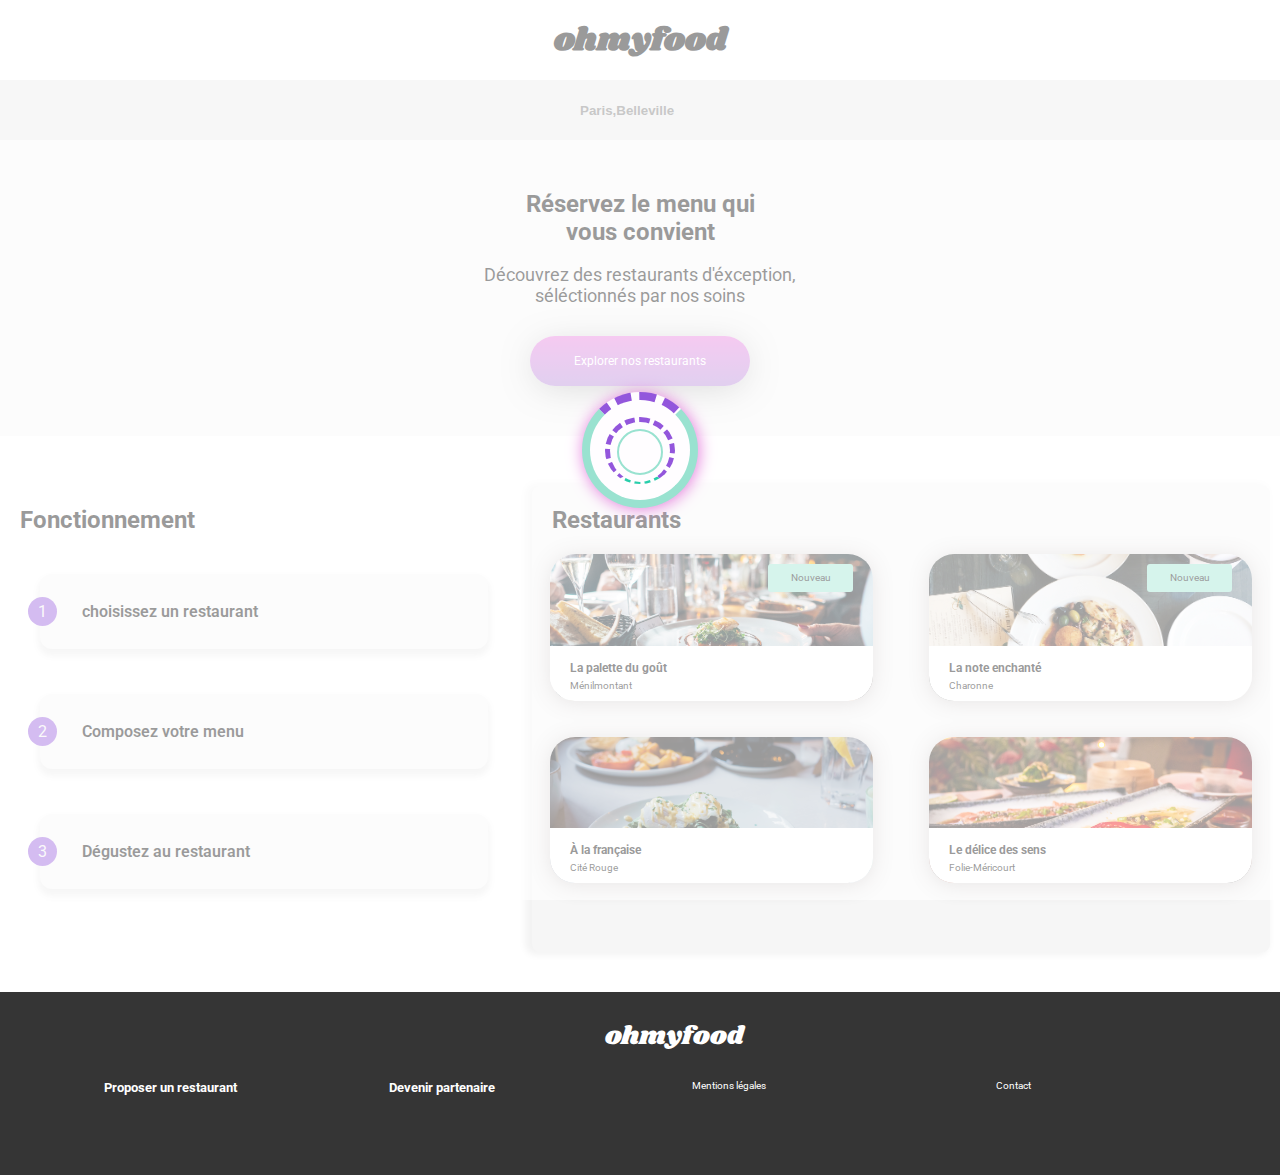
==== commit d3e31e1b: "corrections titre" ====
--- a/index.html
+++ b/index.html
@@ -76,7 +76,7 @@
       </div>
     </section>
     <section class="process-restaurants">
-      <h2></h2>
+      <h6 class="none">""</h6>
       <section class="process">
         <h2>Fonctionnement</h2>
         <div class="process-bloc">
--- a/style.css
+++ b/style.css
@@ -427,6 +427,10 @@
 
 .process-restaurants h2 {
   margin-left: 20px;
+}
+
+.none {
+  display: none;
 }
 
 .process-bloc {
--- a/style.css
+++ b/style.css
@@ -427,6 +427,10 @@
 
 .process-restaurants h2 {
   margin-left: 20px;
+}
+
+.none {
+  display: none;
 }
 
 .process-bloc {
--- a/style.css
+++ b/style.css
@@ -427,6 +427,10 @@
 
 .process-restaurants h2 {
   margin-left: 20px;
+}
+
+.none {
+  display: none;
 }
 
 .process-bloc {
